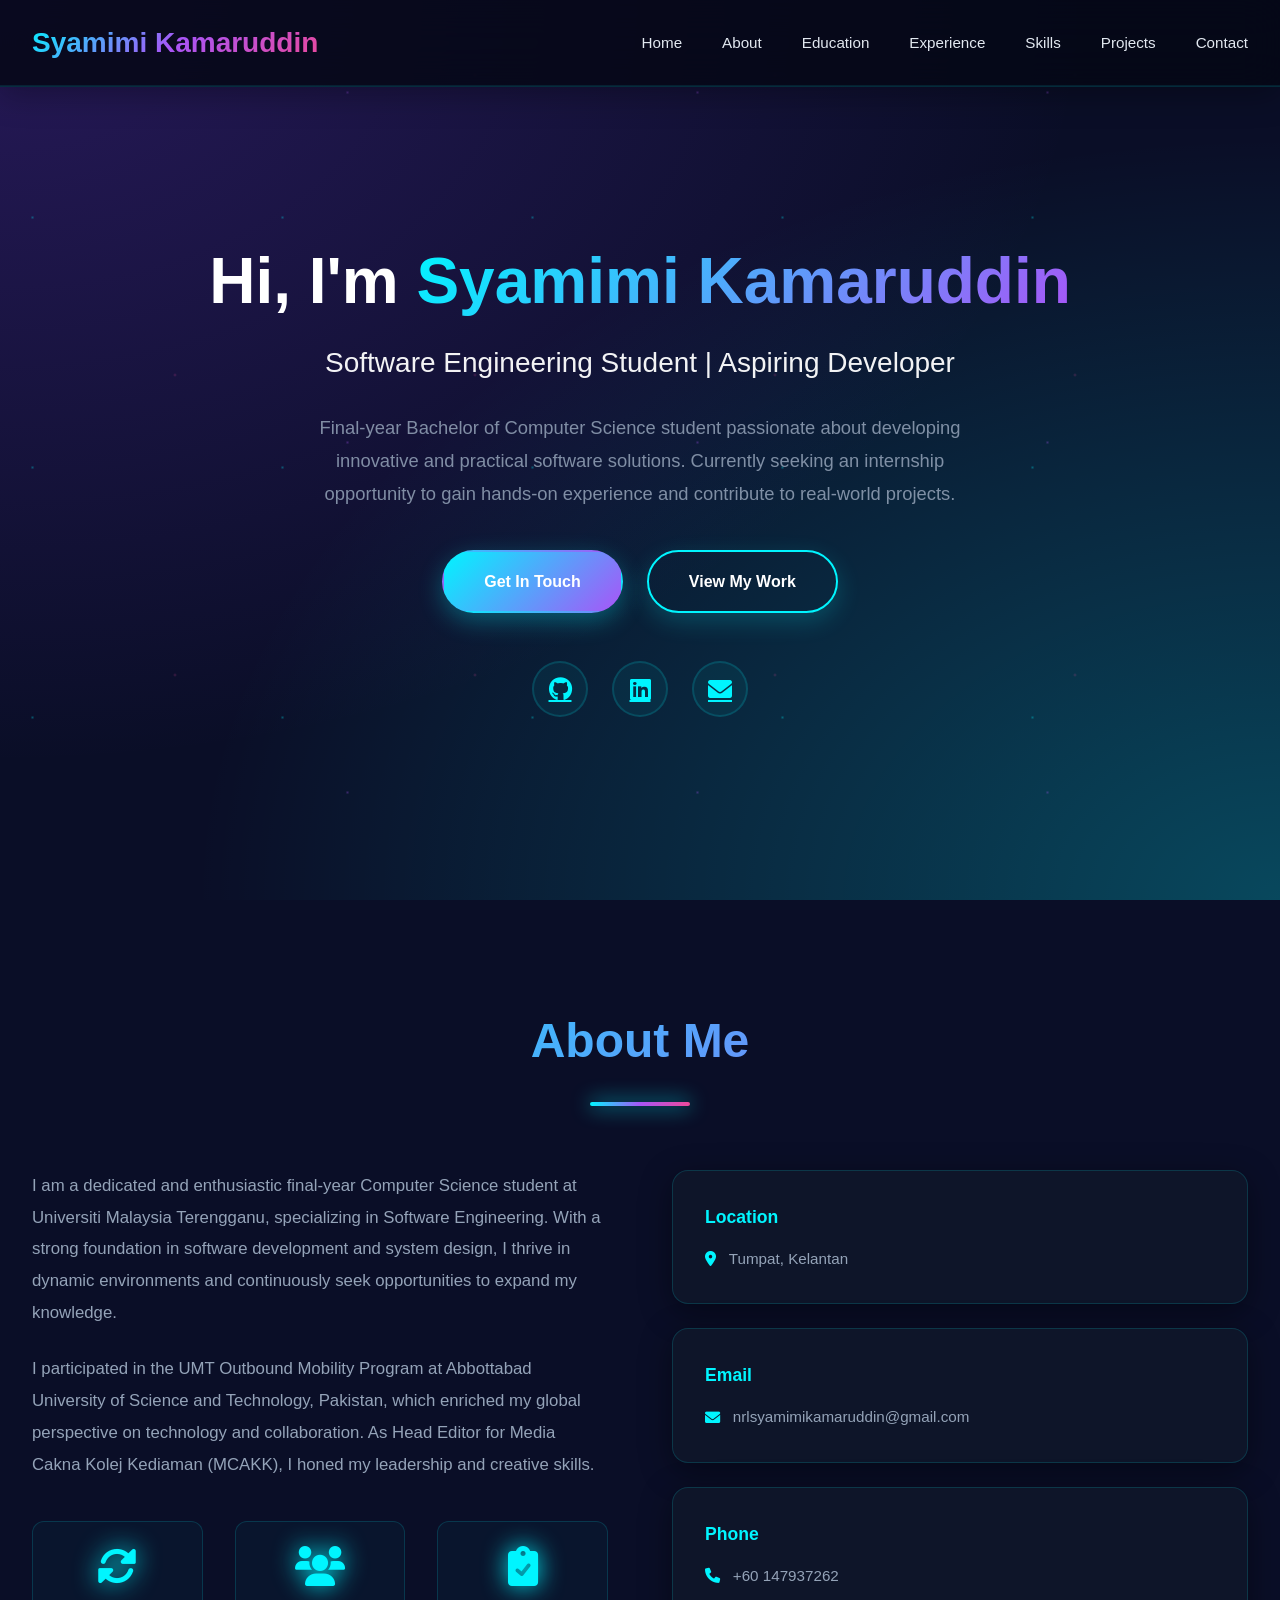
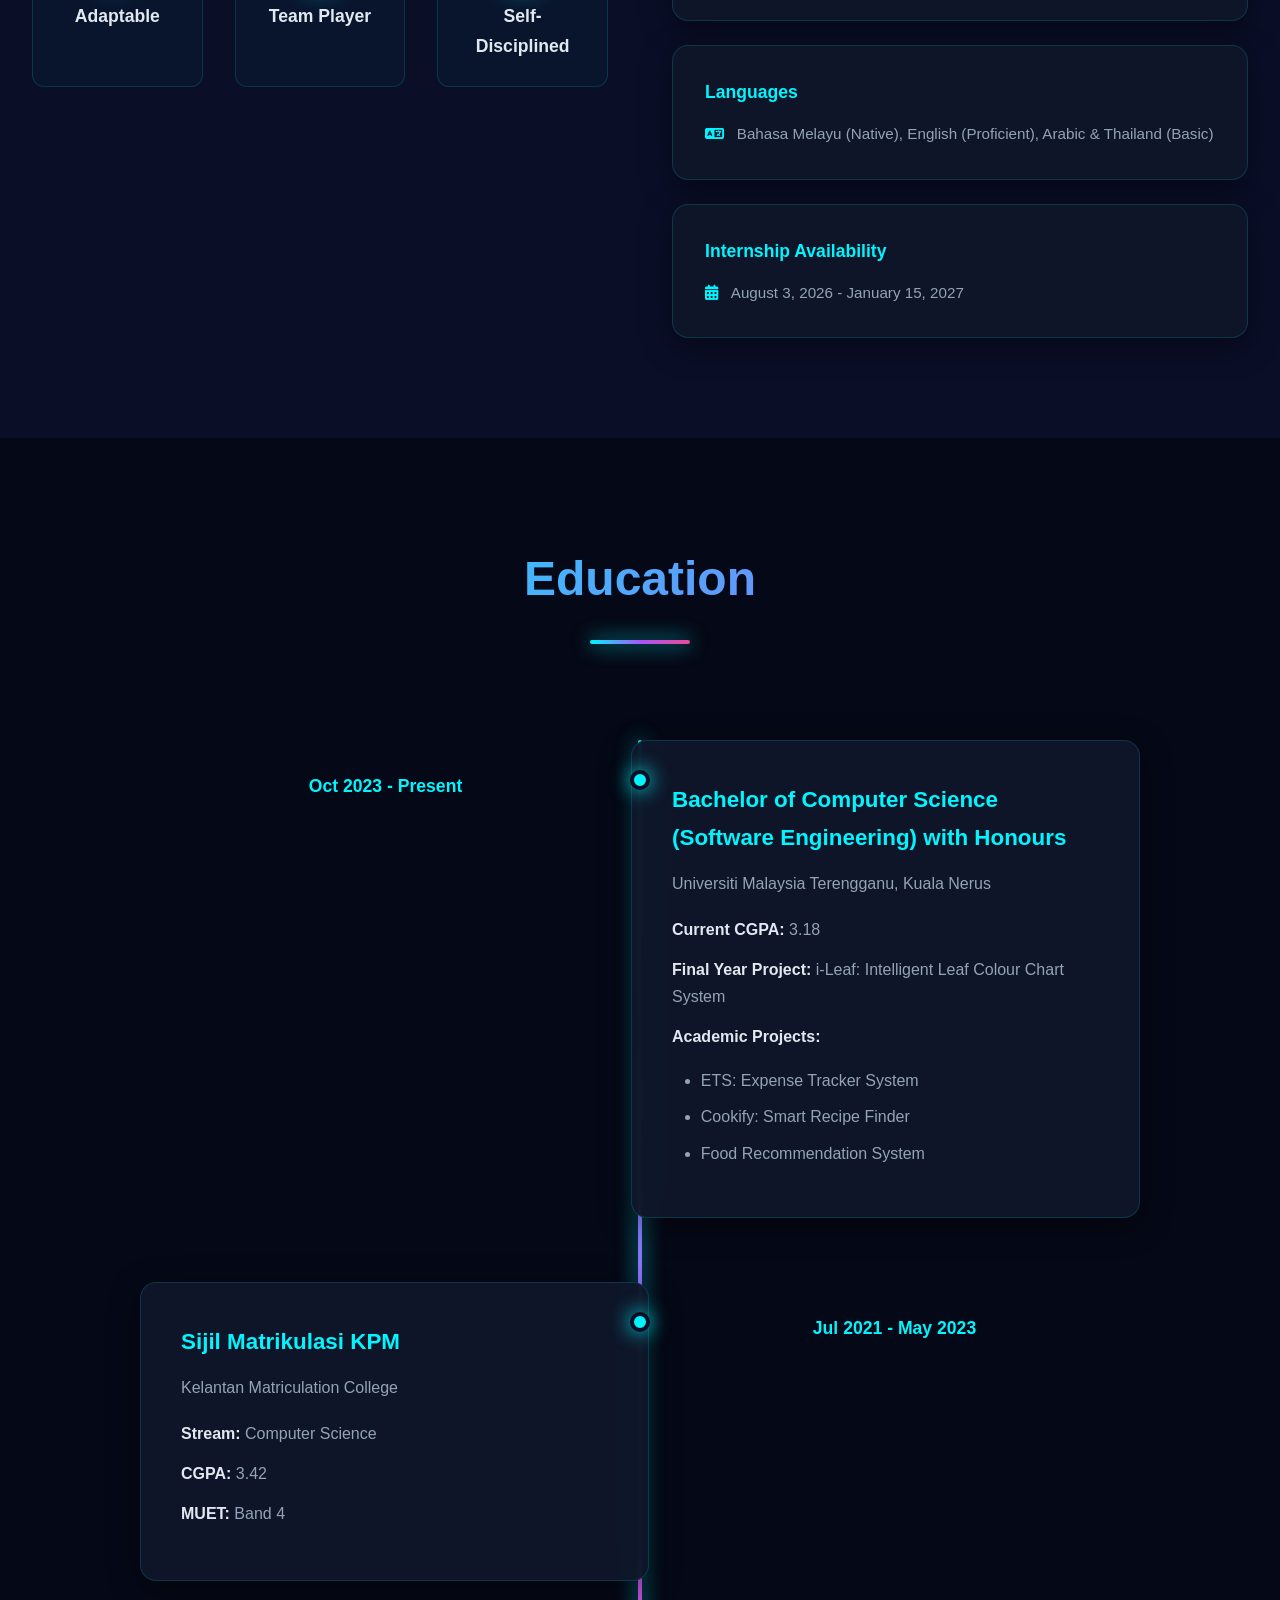
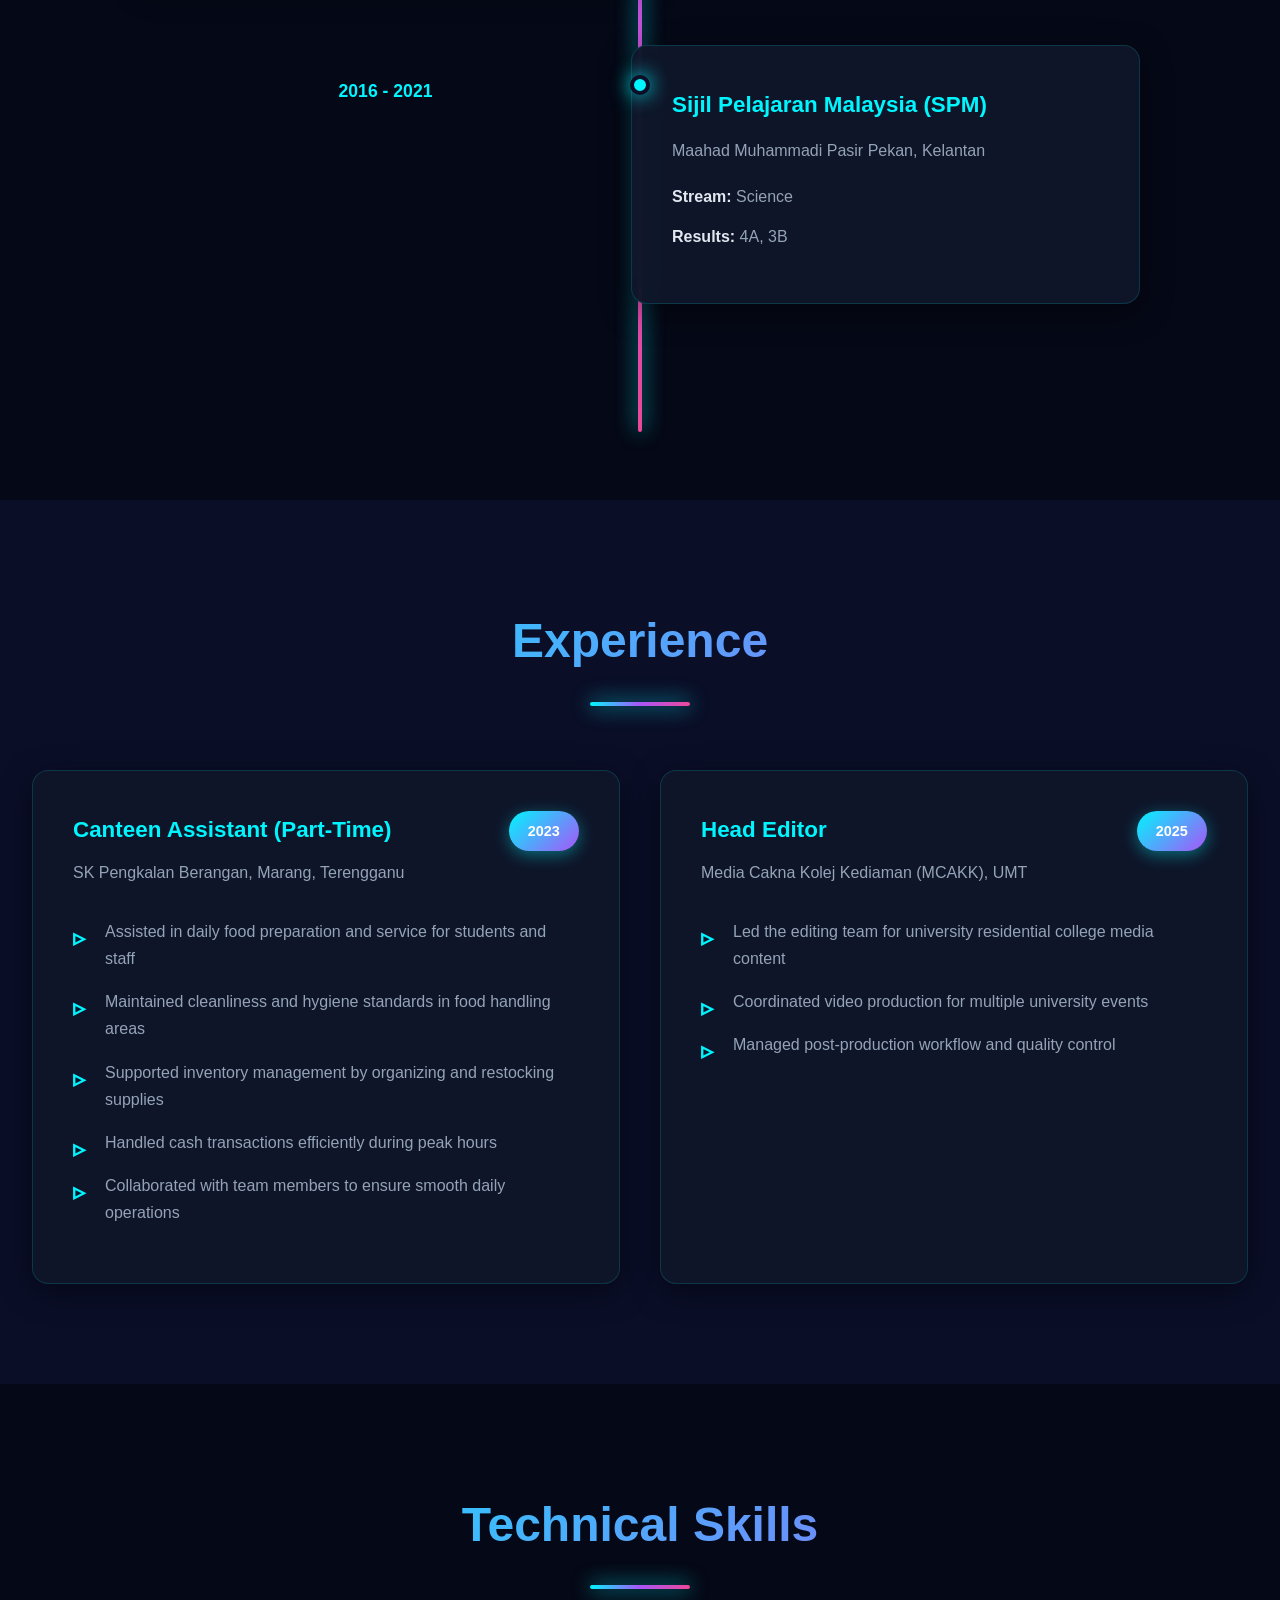
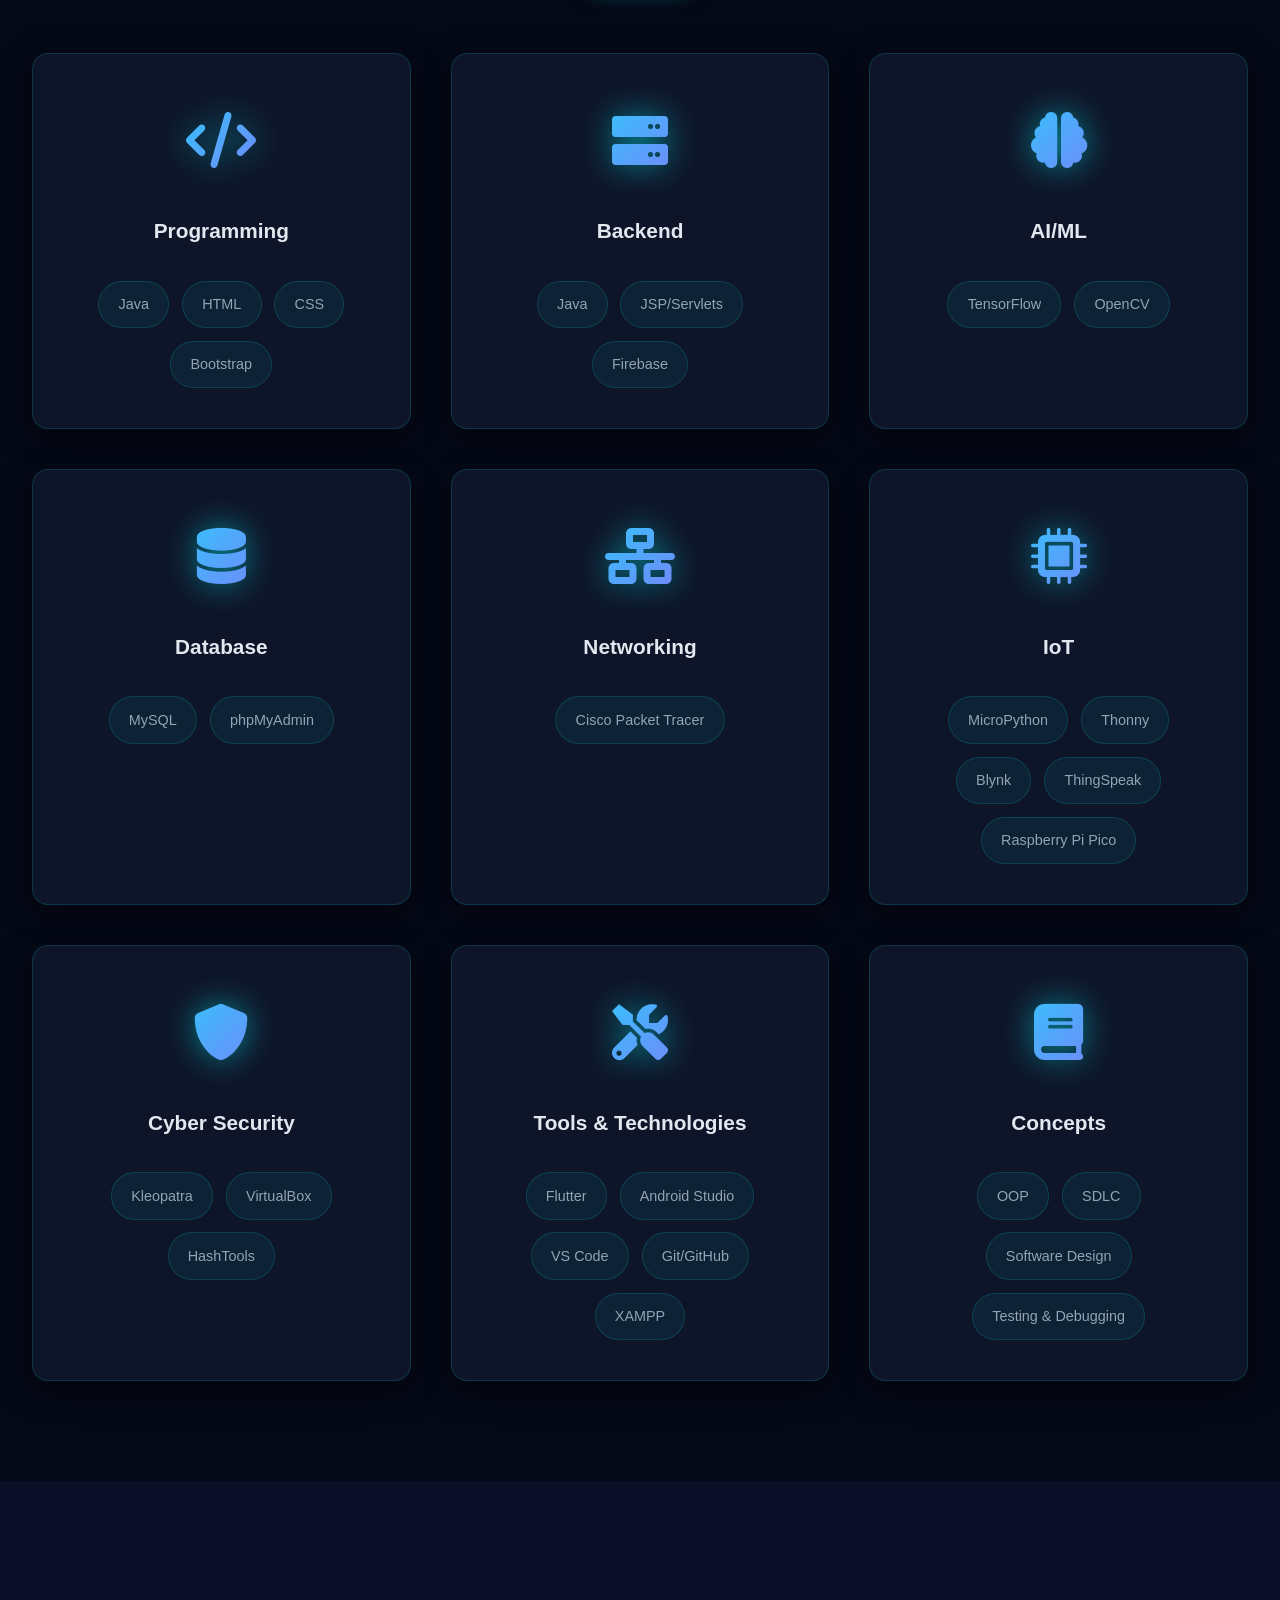
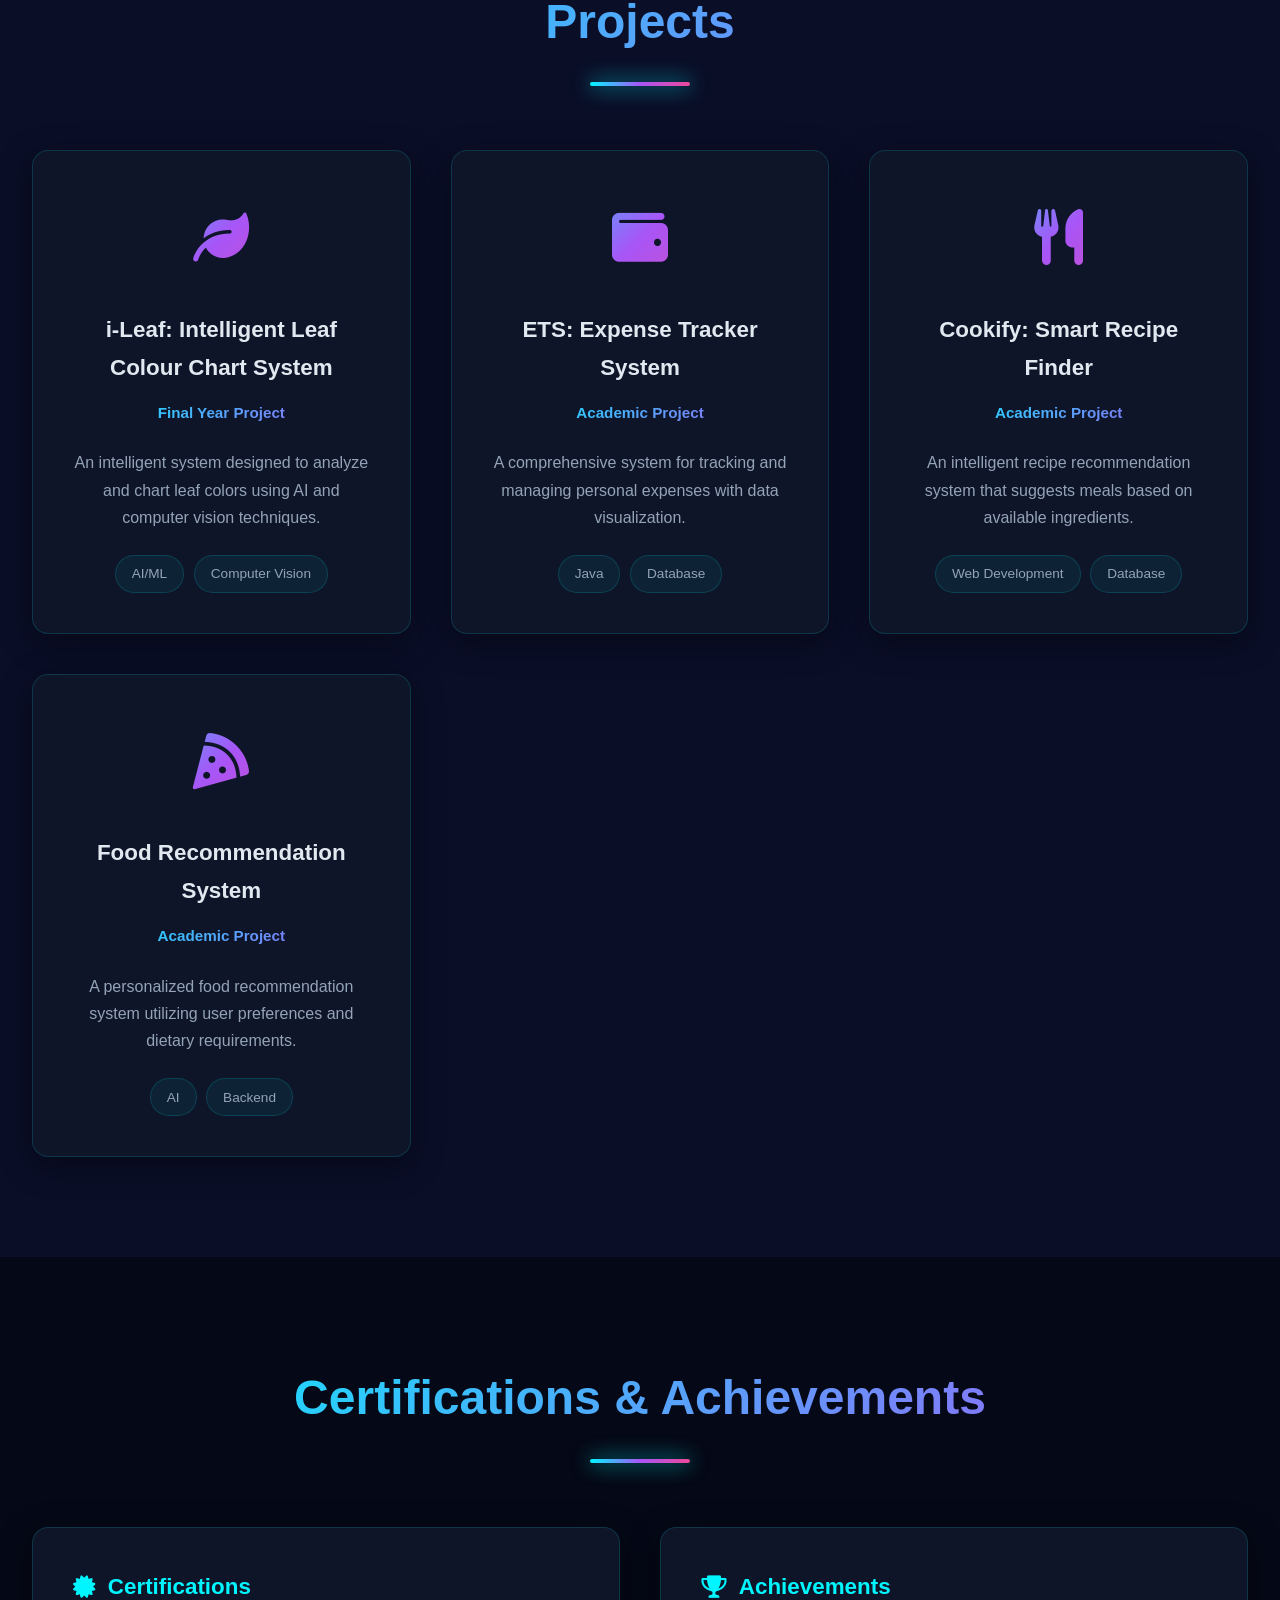
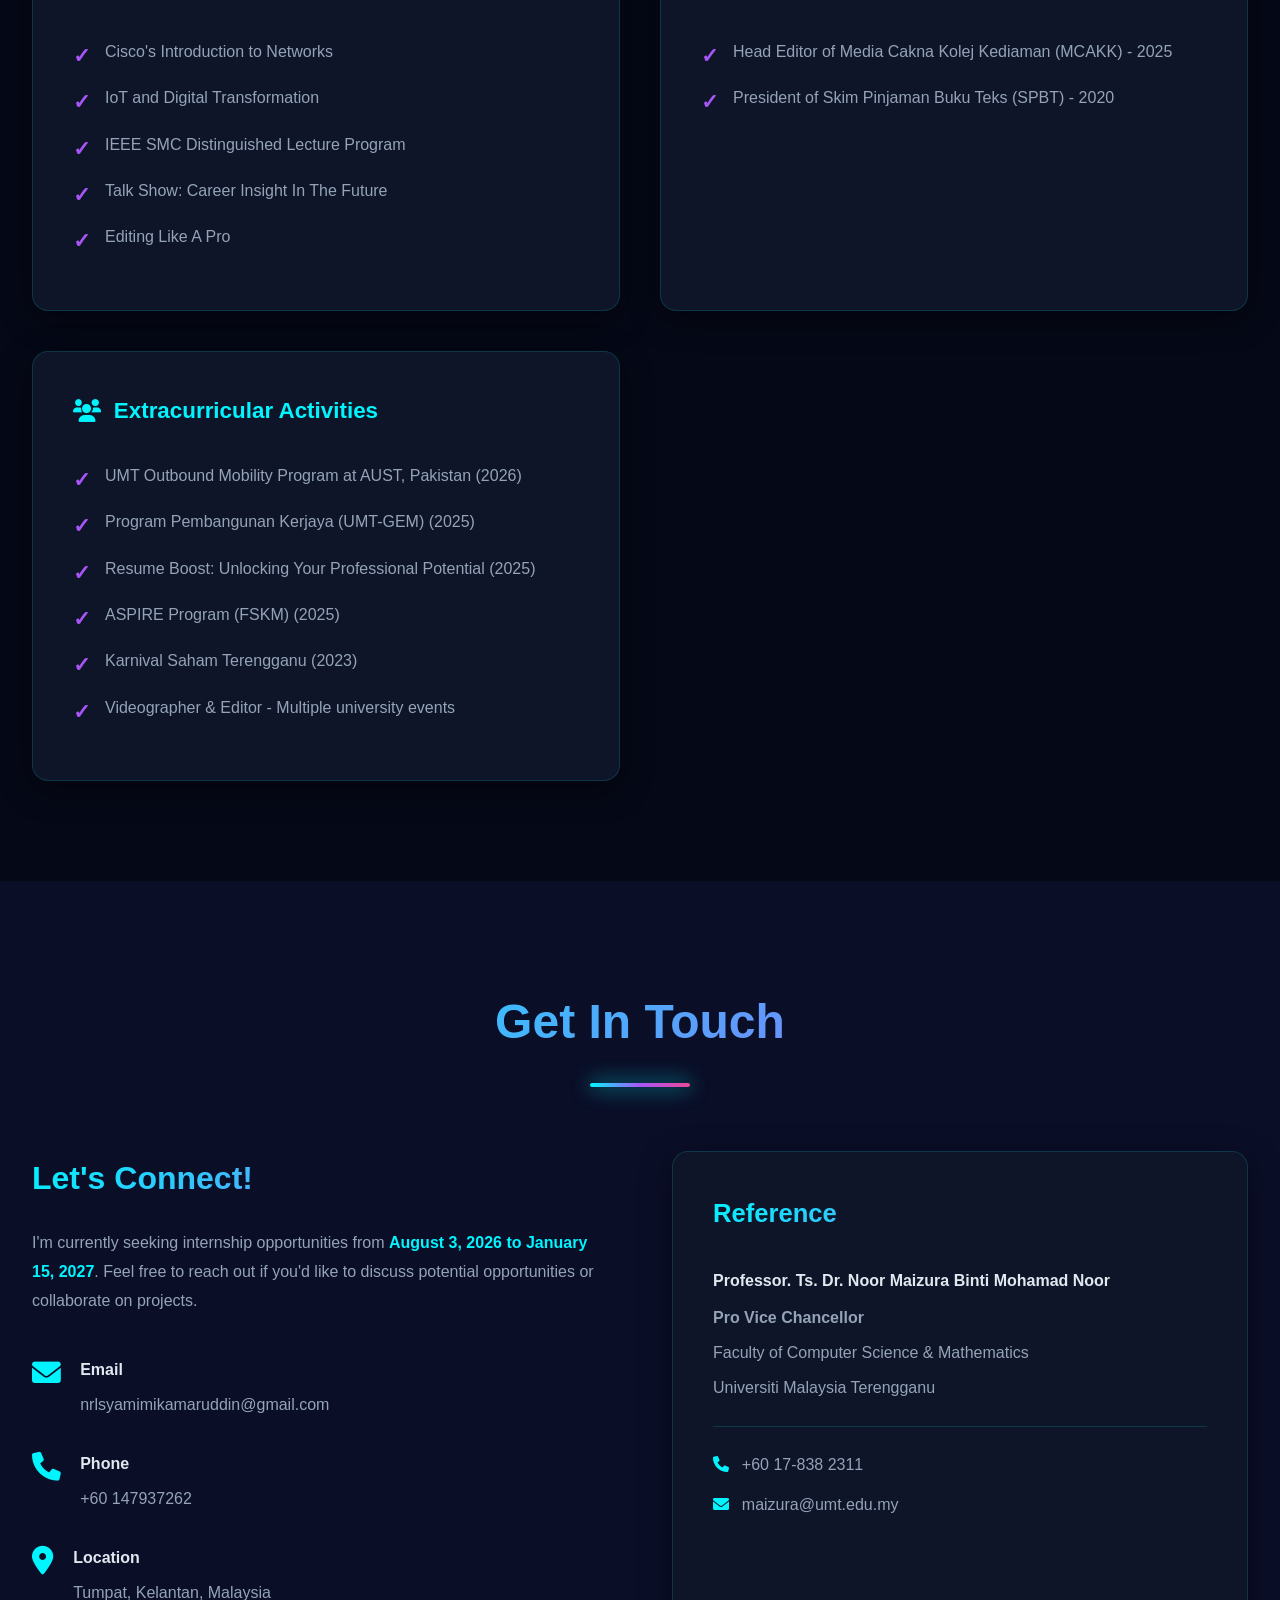
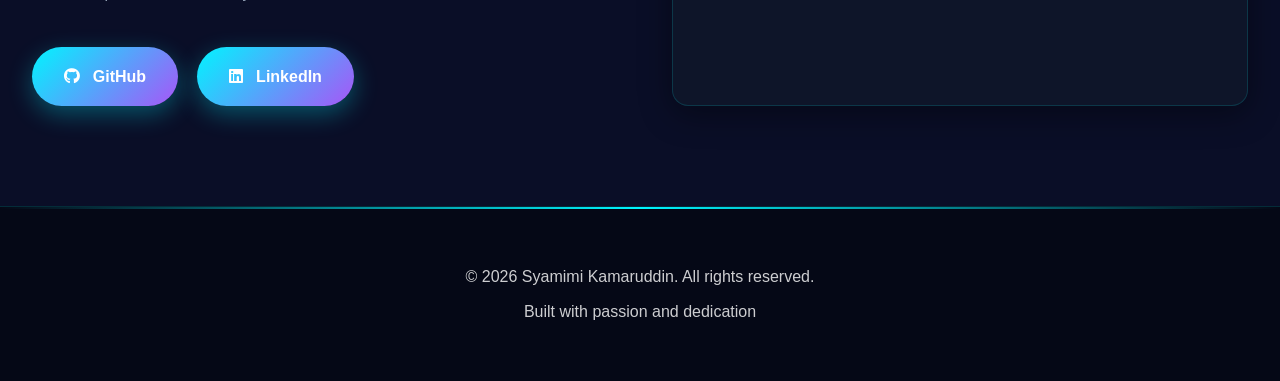
==== index.html @ e81d2489 "Publish site to GitHub Pages" ====
<!DOCTYPE html>
<html lang="en">
<head>
    <meta charset="UTF-8">
    <meta name="viewport" content="width=device-width, initial-scale=1.0">
    <title>Syamimi Kamaruddin - Portfolio</title>
    <link rel="stylesheet" href="styles.css">
    <link rel="stylesheet" href="https://cdnjs.cloudflare.com/ajax/libs/font-awesome/6.0.0/css/all.min.css">
</head>
<body>
    <!-- Navigation -->
    <nav class="navbar">
        <div class="container">
            <div class="logo">Syamimi Kamaruddin</div>
            <ul class="nav-links">
                <li><a href="#home">Home</a></li>
                <li><a href="#about">About</a></li>
                <li><a href="#education">Education</a></li>
                <li><a href="#experience">Experience</a></li>
                <li><a href="#skills">Skills</a></li>
                <li><a href="#projects">Projects</a></li>
                <li><a href="#contact">Contact</a></li>
            </ul>
            <div class="hamburger">
                <span></span>
                <span></span>
                <span></span>
            </div>
        </div>
    </nav>

    <!-- Hero Section -->
    <section id="home" class="hero">
        <div class="container">
            <div class="hero-content">
                <h1 class="hero-title">Hi, I'm <span class="highlight">Syamimi Kamaruddin</span></h1>
                <p class="hero-subtitle">Software Engineering Student | Aspiring Developer</p>
                <p class="hero-description">
                    Final-year Bachelor of Computer Science student passionate about developing 
                    innovative and practical software solutions. Currently seeking an internship 
                    opportunity to gain hands-on experience and contribute to real-world projects.
                </p>
                <div class="hero-buttons">
                    <a href="#contact" class="btn btn-primary">Get In Touch</a>
                    <a href="#projects" class="btn btn-secondary">View My Work</a>
                </div>
                <div class="social-links">
                    <a href="https://github.com/Syasmurf" target="_blank"><i class="fab fa-github"></i></a>
                    <a href="https://www.linkedin.com/in/nurul-syamimi-kamaruddin-045943390" target="_blank"><i class="fab fa-linkedin"></i></a>
                    <a href="mailto:nrlsyamimikamaruddin@gmail.com"><i class="fas fa-envelope"></i></a>
                </div>
            </div>
        </div>
    </section>

    <!-- About Section -->
    <section id="about" class="about">
        <div class="container">
            <h2 class="section-title">About Me</h2>
            <div class="about-content">
                <div class="about-text">
                    <p>
                        I am a dedicated and enthusiastic final-year Computer Science student at 
                        Universiti Malaysia Terengganu, specializing in Software Engineering. With a 
                        strong foundation in software development and system design, I thrive in 
                        dynamic environments and continuously seek opportunities to expand my knowledge.
                    </p>
                    <p>
                        I participated in the UMT Outbound Mobility Program at Abbottabad University of 
                        Science and Technology, Pakistan, which enriched my global perspective on 
                        technology and collaboration. As Head Editor for Media Cakna Kolej Kediaman (MCAKK), 
                        I honed my leadership and creative skills.
                    </p>
                    <div class="qualities">
                        <div class="quality-item">
                            <i class="fas fa-sync-alt"></i>
                            <h3>Adaptable</h3>
                        </div>
                        <div class="quality-item">
                            <i class="fas fa-users"></i>
                            <h3>Team Player</h3>
                        </div>
                        <div class="quality-item">
                            <i class="fas fa-clipboard-check"></i>
                            <h3>Self-Disciplined</h3>
                        </div>
                    </div>
                </div>
                <div class="about-info">
                    <div class="info-card">
                        <h3>Location</h3>
                        <p><i class="fas fa-map-marker-alt"></i> Tumpat, Kelantan</p>
                    </div>
                    <div class="info-card">
                        <h3>Email</h3>
                        <p><i class="fas fa-envelope"></i> nrlsyamimikamaruddin@gmail.com</p>
                    </div>
                    <div class="info-card">
                        <h3>Phone</h3>
                        <p><i class="fas fa-phone"></i> +60 147937262</p>
                    </div>
                    <div class="info-card">
                        <h3>Languages</h3>
                        <p><i class="fas fa-language"></i> Bahasa Melayu (Native), English (Proficient), Arabic & Thailand (Basic)</p>
                    </div>
                    <div class="info-card">
                        <h3>Internship Availability</h3>
                        <p><i class="fas fa-calendar-alt"></i> August 3, 2026 - January 15, 2027</p>
                    </div>
                </div>
            </div>
        </div>
    </section>

    <!-- Education Section -->
    <section id="education" class="education">
        <div class="container">
            <h2 class="section-title">Education</h2>
            <div class="timeline">
                <div class="timeline-item">
                    <div class="timeline-date">Oct 2023 - Present</div>
                    <div class="timeline-content">
                        <h3>Bachelor of Computer Science (Software Engineering) with Honours</h3>
                        <h4>Universiti Malaysia Terengganu, Kuala Nerus</h4>
                        <p><strong>Current CGPA:</strong> 3.18</p>
                        <p><strong>Final Year Project:</strong> i-Leaf: Intelligent Leaf Colour Chart System</p>
                        <p><strong>Academic Projects:</strong></p>
                        <ul>
                            <li>ETS: Expense Tracker System</li>
                            <li>Cookify: Smart Recipe Finder</li>
                            <li>Food Recommendation System</li>
                        </ul>
                    </div>
                </div>
                <div class="timeline-item">
                    <div class="timeline-date">Jul 2021 - May 2023</div>
                    <div class="timeline-content">
                        <h3>Sijil Matrikulasi KPM</h3>
                        <h4>Kelantan Matriculation College</h4>
                        <p><strong>Stream:</strong> Computer Science</p>
                        <p><strong>CGPA:</strong> 3.42</p>
                        <p><strong>MUET:</strong> Band 4</p>
                    </div>
                </div>
                <div class="timeline-item">
                    <div class="timeline-date">2016 - 2021</div>
                    <div class="timeline-content">
                        <h3>Sijil Pelajaran Malaysia (SPM)</h3>
                        <h4>Maahad Muhammadi Pasir Pekan, Kelantan</h4>
                        <p><strong>Stream:</strong> Science</p>
                        <p><strong>Results:</strong> 4A, 3B</p>
                    </div>
                </div>
            </div>
        </div>
    </section>

    <!-- Experience Section -->
    <section id="experience" class="experience">
        <div class="container">
            <h2 class="section-title">Experience</h2>
            <div class="experience-grid">
                <div class="experience-card">
                    <div class="experience-header">
                        <div>
                            <h3>Canteen Assistant (Part-Time)</h3>
                            <h4>SK Pengkalan Berangan, Marang, Terengganu</h4>
                        </div>
                        <span class="experience-year">2023</span>
                    </div>
                    <ul class="experience-list">
                        <li>Assisted in daily food preparation and service for students and staff</li>
                        <li>Maintained cleanliness and hygiene standards in food handling areas</li>
                        <li>Supported inventory management by organizing and restocking supplies</li>
                        <li>Handled cash transactions efficiently during peak hours</li>
                        <li>Collaborated with team members to ensure smooth daily operations</li>
                    </ul>
                </div>
                <div class="experience-card">
                    <div class="experience-header">
                        <div>
                            <h3>Head Editor</h3>
                            <h4>Media Cakna Kolej Kediaman (MCAKK), UMT</h4>
                        </div>
                        <span class="experience-year">2025</span>
                    </div>
                    <ul class="experience-list">
                        <li>Led the editing team for university residential college media content</li>
                        <li>Coordinated video production for multiple university events</li>
                        <li>Managed post-production workflow and quality control</li>
                    </ul>
                </div>
            </div>
        </div>
    </section>

    <!-- Skills Section -->
    <section id="skills" class="skills">
        <div class="container">
            <h2 class="section-title">Technical Skills</h2>
            <div class="skills-grid">
                <div class="skill-category">
                    <div class="category-icon"><i class="fas fa-code"></i></div>
                    <h3>Programming</h3>
                    <div class="skill-tags">
                        <span class="skill-tag">Java</span>
                        <span class="skill-tag">HTML</span>
                        <span class="skill-tag">CSS</span>
                        <span class="skill-tag">Bootstrap</span>
                    </div>
                </div>
                <div class="skill-category">
                    <div class="category-icon"><i class="fas fa-server"></i></div>
                    <h3>Backend</h3>
                    <div class="skill-tags">
                        <span class="skill-tag">Java</span>
                        <span class="skill-tag">JSP/Servlets</span>
                        <span class="skill-tag">Firebase</span>
                    </div>
                </div>
                <div class="skill-category">
                    <div class="category-icon"><i class="fas fa-brain"></i></div>
                    <h3>AI/ML</h3>
                    <div class="skill-tags">
                        <span class="skill-tag">TensorFlow</span>
                        <span class="skill-tag">OpenCV</span>
                    </div>
                </div>
                <div class="skill-category">
                    <div class="category-icon"><i class="fas fa-database"></i></div>
                    <h3>Database</h3>
                    <div class="skill-tags">
                        <span class="skill-tag">MySQL</span>
                        <span class="skill-tag">phpMyAdmin</span>
                    </div>
                </div>
                <div class="skill-category">
                    <div class="category-icon"><i class="fas fa-network-wired"></i></div>
                    <h3>Networking</h3>
                    <div class="skill-tags">
                        <span class="skill-tag">Cisco Packet Tracer</span>
                    </div>
                </div>
                <div class="skill-category">
                    <div class="category-icon"><i class="fas fa-microchip"></i></div>
                    <h3>IoT</h3>
                    <div class="skill-tags">
                        <span class="skill-tag">MicroPython</span>
                        <span class="skill-tag">Thonny</span>
                        <span class="skill-tag">Blynk</span>
                        <span class="skill-tag">ThingSpeak</span>
                        <span class="skill-tag">Raspberry Pi Pico</span>
                    </div>
                </div>
                <div class="skill-category">
                    <div class="category-icon"><i class="fas fa-shield-alt"></i></div>
                    <h3>Cyber Security</h3>
                    <div class="skill-tags">
                        <span class="skill-tag">Kleopatra</span>
                        <span class="skill-tag">VirtualBox</span>
                        <span class="skill-tag">HashTools</span>
                    </div>
                </div>
                <div class="skill-category">
                    <div class="category-icon"><i class="fas fa-tools"></i></div>
                    <h3>Tools & Technologies</h3>
                    <div class="skill-tags">
                        <span class="skill-tag">Flutter</span>
                        <span class="skill-tag">Android Studio</span>
                        <span class="skill-tag">VS Code</span>
                        <span class="skill-tag">Git/GitHub</span>
                        <span class="skill-tag">XAMPP</span>
                    </div>
                </div>
                <div class="skill-category">
                    <div class="category-icon"><i class="fas fa-book"></i></div>
                    <h3>Concepts</h3>
                    <div class="skill-tags">
                        <span class="skill-tag">OOP</span>
                        <span class="skill-tag">SDLC</span>
                        <span class="skill-tag">Software Design</span>
                        <span class="skill-tag">Testing & Debugging</span>
                    </div>
                </div>
            </div>
        </div>
    </section>

    <!-- Projects Section -->
    <section id="projects" class="projects">
        <div class="container">
            <h2 class="section-title">Projects</h2>
            <div class="projects-grid">
                <div class="project-card">
                    <div class="project-icon"><i class="fas fa-leaf"></i></div>
                    <h3>i-Leaf: Intelligent Leaf Colour Chart System</h3>
                    <p class="project-type">Final Year Project</p>
                    <p>An intelligent system designed to analyze and chart leaf colors using AI and computer vision techniques.</p>
                    <div class="project-tags">
                        <span>AI/ML</span>
                        <span>Computer Vision</span>
                    </div>
                </div>
                <div class="project-card">
                    <div class="project-icon"><i class="fas fa-wallet"></i></div>
                    <h3>ETS: Expense Tracker System</h3>
                    <p class="project-type">Academic Project</p>
                    <p>A comprehensive system for tracking and managing personal expenses with data visualization.</p>
                    <div class="project-tags">
                        <span>Java</span>
                        <span>Database</span>
                    </div>
                </div>
                <div class="project-card">
                    <div class="project-icon"><i class="fas fa-utensils"></i></div>
                    <h3>Cookify: Smart Recipe Finder</h3>
                    <p class="project-type">Academic Project</p>
                    <p>An intelligent recipe recommendation system that suggests meals based on available ingredients.</p>
                    <div class="project-tags">
                        <span>Web Development</span>
                        <span>Database</span>
                    </div>
                </div>
                <div class="project-card">
                    <div class="project-icon"><i class="fas fa-pizza-slice"></i></div>
                    <h3>Food Recommendation System</h3>
                    <p class="project-type">Academic Project</p>
                    <p>A personalized food recommendation system utilizing user preferences and dietary requirements.</p>
                    <div class="project-tags">
                        <span>AI</span>
                        <span>Backend</span>
                    </div>
                </div>
            </div>
        </div>
    </section>

    <!-- Certifications Section -->
    <section id="certifications" class="certifications">
        <div class="container">
            <h2 class="section-title">Certifications & Achievements</h2>
            <div class="cert-grid">
                <div class="cert-category">
                    <h3><i class="fas fa-certificate"></i> Certifications</h3>
                    <ul class="cert-list">
                        <li>Cisco's Introduction to Networks</li>
                        <li>IoT and Digital Transformation</li>
                        <li>IEEE SMC Distinguished Lecture Program</li>
                        <li>Talk Show: Career Insight In The Future</li>
                        <li>Editing Like A Pro</li>
                    </ul>
                </div>
                <div class="cert-category">
                    <h3><i class="fas fa-trophy"></i> Achievements</h3>
                    <ul class="cert-list">
                        <li>Head Editor of Media Cakna Kolej Kediaman (MCAKK) - 2025</li>
                        <li>President of Skim Pinjaman Buku Teks (SPBT) - 2020</li>
                    </ul>
                </div>
                <div class="cert-category">
                    <h3><i class="fas fa-users"></i> Extracurricular Activities</h3>
                    <ul class="cert-list">
                        <li>UMT Outbound Mobility Program at AUST, Pakistan (2026)</li>
                        <li>Program Pembangunan Kerjaya (UMT-GEM) (2025)</li>
                        <li>Resume Boost: Unlocking Your Professional Potential (2025)</li>
                        <li>ASPIRE Program (FSKM) (2025)</li>
                        <li>Karnival Saham Terengganu (2023)</li>
                        <li>Videographer & Editor - Multiple university events</li>
                    </ul>
                </div>
            </div>
        </div>
    </section>

    <!-- Contact Section -->
    <section id="contact" class="contact">
        <div class="container">
            <h2 class="section-title">Get In Touch</h2>
            <div class="contact-content">
                <div class="contact-info">
                    <h3>Let's Connect!</h3>
                    <p>I'm currently seeking internship opportunities from <strong>August 3, 2026 to January 15, 2027</strong>. 
                    Feel free to reach out if you'd like to discuss potential opportunities or collaborate on projects.</p>
                    
                    <div class="contact-methods">
                        <div class="contact-method">
                            <i class="fas fa-envelope"></i>
                            <div>
                                <h4>Email</h4>
                                <a href="mailto:nrlsyamimikamaruddin@gmail.com">nrlsyamimikamaruddin@gmail.com</a>
                            </div>
                        </div>
                        <div class="contact-method">
                            <i class="fas fa-phone"></i>
                            <div>
                                <h4>Phone</h4>
                                <a href="tel:+60147937262">+60 147937262</a>
                            </div>
                        </div>
                        <div class="contact-method">
                            <i class="fas fa-map-marker-alt"></i>
                            <div>
                                <h4>Location</h4>
                                <p>Tumpat, Kelantan, Malaysia</p>
                            </div>
                        </div>
                    </div>

                    <div class="contact-social">
                        <a href="https://github.com/Syasmurf" target="_blank" class="social-btn">
                            <i class="fab fa-github"></i> GitHub
                        </a>
                        <a href="https://www.linkedin.com/in/nurul-syamimi-kamaruddin-045943390" target="_blank" class="social-btn">
                            <i class="fab fa-linkedin"></i> LinkedIn
                        </a>
                    </div>
                </div>

                <div class="contact-reference">
                    <h3>Reference</h3>
                    <div class="reference-card">
                        <h4>Professor. Ts. Dr. Noor Maizura Binti Mohamad Noor</h4>
                        <p class="reference-title">Pro Vice Chancellor</p>
                        <p>Faculty of Computer Science & Mathematics</p>
                        <p>Universiti Malaysia Terengganu</p>
                        <div class="reference-contact">
                            <p><i class="fas fa-phone"></i> +60 17-838 2311</p>
                            <p><i class="fas fa-envelope"></i> maizura@umt.edu.my</p>
                        </div>
                    </div>
                </div>
            </div>
        </div>
    </section>

    <!-- Footer -->
    <footer class="footer">
        <div class="container">
            <p>&copy; 2026 Syamimi Kamaruddin. All rights reserved.</p>
            <p>Built with passion and dedication</p>
        </div>
    </footer>

    <script src="script.js"></script>
</body>
</html>
---- styles.css ----
/* ============================================
   Professional ML-Themed Portfolio
   Author: Syamimi Kamaruddin
   ============================================ */

/* CSS Variables */
:root {
    --primary-color: #00f5ff;
    --secondary-color: #7c3aed;
    --accent-color: #ff006e;
    --neon-blue: #00f5ff;
    --neon-purple: #a855f7;
    --neon-pink: #ec4899;
    --dark-bg: #0a0e27;
    --darker-bg: #050816;
    --card-bg: rgba(15, 23, 42, 0.95);
    --text-color: #e2e8f0;
    --text-light: #94a3b8;
    --border-color: rgba(0, 245, 255, 0.15);
    --shadow: 0 8px 32px rgba(0, 0, 0, 0.4);
    --shadow-lg: 0 20px 60px rgba(0, 245, 255, 0.3);
    --transition: all 0.4s cubic-bezier(0.4, 0, 0.2, 1);
}

/* Global Reset */
*, *::before, *::after {
    margin: 0;
    padding: 0;
    box-sizing: border-box;
}

html {
    scroll-behavior: smooth;
}

body {
    font-family: 'Inter', 'Segoe UI', -apple-system, BlinkMacSystemFont, sans-serif;
    line-height: 1.7;
    color: var(--text-color);
    background: var(--darker-bg);
    overflow-x: hidden;
}

/* Animated Background */
body::before {
    content: '';
    position: fixed;
    top: 0;
    left: 0;
    width: 100%;
    height: 100%;
    background: 
        radial-gradient(ellipse at top, rgba(124, 58, 237, 0.2), transparent 50%),
        radial-gradient(ellipse at bottom, rgba(0, 245, 255, 0.2), transparent 50%);
    animation: gradientPulse 15s ease-in-out infinite;
    z-index: -2;
    pointer-events: none;
}

body::after {
    content: '';
    position: fixed;
    top: 0;
    left: 0;
    width: 100%;
    height: 100%;
    background-image: 
        repeating-linear-gradient(0deg, rgba(0, 245, 255, 0.03) 0px, transparent 1px, transparent 60px),
        repeating-linear-gradient(90deg, rgba(0, 245, 255, 0.03) 0px, transparent 1px, transparent 60px);
    z-index: -1;
    pointer-events: none;
}

@keyframes gradientPulse {
    0%, 100% { opacity: 1; }
    50% { opacity: 0.8; }
}

/* Container */
.container {
    max-width: 1280px;
    margin: 0 auto;
    padding: 0 2rem;
}

/* Navigation */
.navbar {
    position: fixed;
    top: 0;
    left: 0;
    right: 0;
    width: 100%;
    background: rgba(5, 8, 22, 0.85);
    backdrop-filter: blur(20px);
    box-shadow: 0 8px 32px rgba(0, 0, 0, 0.3), inset 0 -1px 0 rgba(0, 245, 255, 0.1);
    border-bottom: 1px solid var(--border-color);
    z-index: 1000;
    padding: 1.2rem 0;
    transition: var(--transition);
}

.navbar .container {
    display: flex;
    justify-content: space-between;
    align-items: center;
}

.logo {
    font-size: 1.75rem;
    font-weight: 700;
    background: linear-gradient(135deg, var(--neon-blue), var(--neon-purple), var(--neon-pink));
    -webkit-background-clip: text;
    -webkit-text-fill-color: transparent;
    background-clip: text;
    cursor: pointer;
}

.nav-links {
    display: flex;
    list-style: none;
    gap: 2.5rem;
    align-items: center;
}

.nav-links a {
    text-decoration: none;
    color: var(--text-color);
    font-weight: 500;
    font-size: 0.95rem;
    transition: var(--transition);
    position: relative;
    padding: 0.5rem 0;
}

.nav-links a::after {
    content: '';
    position: absolute;
    bottom: 0;
    left: 0;
    width: 0;
    height: 2px;
    background: linear-gradient(90deg, var(--neon-blue), var(--neon-purple));
    box-shadow: 0 0 8px var(--neon-blue);
    transition: width 0.4s;
}

.nav-links a:hover::after {
    width: 100%;
}

.nav-links a:hover {
    color: var(--neon-blue);
}

.hamburger {
    display: none;
    flex-direction: column;
    cursor: pointer;
    gap: 5px;
}

.hamburger span {
    width: 28px;
    height: 3px;
    background: var(--neon-blue);
    border-radius: 2px;
    transition: var(--transition);
}

/* Hero Section */
.hero {
    min-height: 100vh;
    display: flex;
    align-items: center;
    justify-content: center;
    background: 
        radial-gradient(ellipse at top left, rgba(124, 58, 237, 0.25), transparent 60%),
        radial-gradient(ellipse at bottom right, rgba(0, 245, 255, 0.25), transparent 60%),
        var(--dark-bg);
    color: white;
    padding: 120px 0 60px;
    position: relative;
    overflow: hidden;
}

.hero::before {
    content: '';
    position: absolute;
    width: 300%;
    height: 300%;
    background-image: 
        radial-gradient(2px 2px at 25% 35%, rgba(0, 245, 255, 0.5), transparent),
        radial-gradient(2px 2px at 65% 75%, rgba(168, 85, 247, 0.5), transparent),
        radial-gradient(2px 2px at 85% 15%, rgba(236, 72, 153, 0.4), transparent);
    background-size: 250px 250px, 350px 350px, 300px 300px;
    animation: particlesFloat 25s linear infinite;
    opacity: 0.6;
}

@keyframes particlesFloat {
    0% { transform: translate(0, 0); }
    100% { transform: translate(-33.33%, -33.33%); }
}

.hero-content {
    text-align: center;
    position: relative;
    z-index: 1;
    max-width: 900px;
    margin: 0 auto;
}

.hero-title {
    font-size: clamp(2.5rem, 6vw, 4rem);
    font-weight: 800;
    margin-bottom: 1.2rem;
    line-height: 1.2;
}

.highlight {
    background: linear-gradient(135deg, var(--neon-blue), var(--neon-purple), var(--neon-pink));
    -webkit-background-clip: text;
    -webkit-text-fill-color: transparent;
    background-clip: text;
    background-size: 200% 200%;
    animation: gradientShift 4s ease infinite;
}

@keyframes gradientShift {
    0%, 100% { background-position: 0% 50%; }
    50% { background-position: 100% 50%; }
}

.hero-subtitle {
    font-size: clamp(1.25rem, 3vw, 1.75rem);
    margin-bottom: 1.5rem;
    opacity: 0.95;
    font-weight: 500;
}

.hero-description {
    font-size: clamp(1rem, 2vw, 1.15rem);
    max-width: 700px;
    margin: 0 auto 2.5rem;
    opacity: 0.85;
    line-height: 1.8;
    color: var(--text-light);
}

.hero-buttons {
    display: flex;
    gap: 1.5rem;
    justify-content: center;
    flex-wrap: wrap;
    margin-bottom: 3rem;
}

.btn {
    padding: 1rem 2.5rem;
    text-decoration: none;
    border-radius: 50px;
    font-weight: 600;
    font-size: 1rem;
    transition: var(--transition);
    display: inline-flex;
    align-items: center;
    gap: 0.5rem;
    cursor: pointer;
    border: 2px solid transparent;
    position: relative;
    overflow: hidden;
}

.btn-primary {
    background: linear-gradient(135deg, var(--neon-blue), var(--neon-purple));
    color: white;
    box-shadow: 0 8px 24px rgba(0, 245, 255, 0.3);
}

.btn-primary:hover {
    transform: translateY(-3px);
    box-shadow: 0 12px 36px rgba(0, 245, 255, 0.5);
}

.btn-secondary {
    background: transparent;
    color: white;
    border: 2px solid var(--neon-blue);
    box-shadow: 0 8px 24px rgba(0, 245, 255, 0.2);
}

.btn-secondary:hover {
    background: rgba(0, 245, 255, 0.1);
    border-color: var(--neon-purple);
    transform: translateY(-3px);
}

.social-links {
    display: flex;
    gap: 1.5rem;
    justify-content: center;
}

.social-links a {
    width: 56px;
    height: 56px;
    display: flex;
    align-items: center;
    justify-content: center;
    background: rgba(0, 245, 255, 0.05);
    border: 2px solid var(--border-color);
    border-radius: 50%;
    color: var(--neon-blue);
    font-size: 1.5rem;
    transition: var(--transition);
}

.social-links a:hover {
    background: var(--neon-blue);
    color: var(--dark-bg);
    transform: translateY(-5px) rotate(360deg);
    box-shadow: 0 8px 24px rgba(0, 245, 255, 0.5);
}

/* Section Styles */
section {
    padding: 100px 0;
}

.section-title {
    text-align: center;
    font-size: clamp(2rem, 5vw, 3rem);
    margin-bottom: 4rem;
    background: linear-gradient(135deg, var(--neon-blue), var(--neon-purple));
    -webkit-background-clip: text;
    -webkit-text-fill-color: transparent;
    background-clip: text;
    position: relative;
    padding-bottom: 1.5rem;
    font-weight: 700;
}

.section-title::after {
    content: '';
    position: absolute;
    bottom: 0;
    left: 50%;
    transform: translateX(-50%);
    width: 100px;
    height: 4px;
    background: linear-gradient(90deg, var(--neon-blue), var(--neon-purple), var(--neon-pink));
    border-radius: 2px;
    box-shadow: 0 0 20px var(--neon-blue);
}

/* About Section */
.about {
    background: var(--dark-bg);
}

.about-content {
    display: grid;
    grid-template-columns: 1fr 1fr;
    gap: 4rem;
    align-items: start;
}

.about-text p {
    margin-bottom: 1.5rem;
    line-height: 1.9;
    color: var(--text-light);
    font-size: 1.05rem;
}

.qualities {
    display: grid;
    grid-template-columns: repeat(3, 1fr);
    gap: 2rem;
    margin-top: 2.5rem;
}

.quality-item {
    text-align: center;
    padding: 1.5rem;
    background: rgba(0, 245, 255, 0.03);
    border-radius: 12px;
    border: 1px solid var(--border-color);
    transition: var(--transition);
}

.quality-item:hover {
    background: rgba(0, 245, 255, 0.08);
    border-color: var(--neon-blue);
    transform: translateY(-5px);
}

.quality-item i {
    font-size: 2.5rem;
    color: var(--neon-blue);
    margin-bottom: 1rem;
    filter: drop-shadow(0 0 12px var(--neon-blue));
}

.quality-item h3 {
    font-size: 1.1rem;
    color: var(--text-color);
    font-weight: 600;
}

.about-info {
    display: flex;
    flex-direction: column;
    gap: 1.5rem;
}

.info-card {
    background: var(--card-bg);
    backdrop-filter: blur(20px);
    padding: 2rem;
    border-radius: 16px;
    border: 1px solid var(--border-color);
    box-shadow: var(--shadow);
    transition: var(--transition);
}

.info-card:hover {
    transform: translateY(-5px);
    box-shadow: var(--shadow-lg);
    border-color: var(--neon-blue);
}

.info-card h3 {
    font-size: 1.1rem;
    color: var(--neon-blue);
    margin-bottom: 0.8rem;
    font-weight: 600;
}

.info-card p {
    color: var(--text-light);
    display: flex;
    align-items: center;
    gap: 0.8rem;
    font-size: 0.95rem;
}

.info-card i {
    color: var(--neon-blue);
}

/* Education Section */
.education {
    background: var(--darker-bg);
}

.timeline {
    position: relative;
    max-width: 1000px;
    margin: 0 auto;
    padding: 2rem 0;
}

.timeline::before {
    content: '';
    position: absolute;
    left: 50%;
    transform: translateX(-50%);
    width: 4px;
    height: 100%;
    background: linear-gradient(180deg, var(--neon-blue), var(--neon-purple), var(--neon-pink));
    box-shadow: 0 0 20px var(--neon-blue);
    border-radius: 2px;
}

.timeline-item {
    display: flex;
    margin-bottom: 4rem;
    position: relative;
}

.timeline-item::before {
    content: '';
    position: absolute;
    left: 50%;
    top: 30px;
    transform: translateX(-50%);
    width: 20px;
    height: 20px;
    background: var(--neon-blue);
    border: 4px solid var(--dark-bg);
    border-radius: 50%;
    box-shadow: 0 0 20px var(--neon-blue);
    z-index: 2;
}

.timeline-item:nth-child(odd) {
    flex-direction: row;
}

.timeline-item:nth-child(even) {
    flex-direction: row-reverse;
}

.timeline-date {
    flex: 1;
    padding: 2rem;
    text-align: center;
    font-weight: 700;
    font-size: 1.1rem;
    color: var(--neon-blue);
}

.timeline-content {
    flex: 1;
    background: var(--card-bg);
    backdrop-filter: blur(20px);
    padding: 2.5rem;
    border-radius: 16px;
    border: 1px solid var(--border-color);
    box-shadow: var(--shadow);
    transition: var(--transition);
}

.timeline-content:hover {
    transform: translateY(-8px);
    box-shadow: var(--shadow-lg);
    border-color: var(--neon-blue);
}

.timeline-content h3 {
    color: var(--neon-blue);
    margin-bottom: 0.8rem;
    font-size: 1.4rem;
    font-weight: 600;
}

.timeline-content h4 {
    color: var(--text-light);
    margin-bottom: 1.2rem;
    font-weight: 500;
}

.timeline-content p {
    color: var(--text-light);
    margin-bottom: 0.8rem;
}

.timeline-content strong {
    color: var(--text-color);
}

.timeline-content ul {
    margin-left: 1.8rem;
    margin-top: 1rem;
}

.timeline-content li {
    color: var(--text-light);
    margin-bottom: 0.6rem;
}

/* Experience Section */
.experience {
    background: var(--dark-bg);
}

.experience-grid {
    display: grid;
    grid-template-columns: repeat(auto-fit, minmax(500px, 1fr));
    gap: 2.5rem;
}

.experience-card {
    background: var(--card-bg);
    backdrop-filter: blur(20px);
    padding: 2.5rem;
    border-radius: 16px;
    border: 1px solid var(--border-color);
    box-shadow: var(--shadow);
    transition: var(--transition);
}

.experience-card:hover {
    transform: translateY(-8px);
    box-shadow: var(--shadow-lg);
    border-color: var(--neon-blue);
}

.experience-header {
    display: flex;
    justify-content: space-between;
    align-items: flex-start;
    margin-bottom: 2rem;
    gap: 1rem;
}

.experience-card h3 {
    color: var(--neon-blue);
    margin-bottom: 0.6rem;
    font-size: 1.4rem;
    font-weight: 600;
}

.experience-card h4 {
    color: var(--text-light);
    font-weight: 500;
}

.experience-year {
    background: linear-gradient(135deg, var(--neon-blue), var(--neon-purple));
    color: white;
    padding: 0.5rem 1.2rem;
    border-radius: 25px;
    font-weight: 700;
    font-size: 0.9rem;
    box-shadow: 0 4px 16px rgba(0, 245, 255, 0.4);
}

.experience-list {
    list-style: none;
}

.experience-list li {
    color: var(--text-light);
    margin-bottom: 1rem;
    padding-left: 2rem;
    position: relative;
}

.experience-list li::before {
    content: '▹';
    position: absolute;
    left: 0;
    color: var(--neon-blue);
    font-size: 1.5rem;
    font-weight: bold;
}

/* Skills Section */
.skills {
    background: var(--darker-bg);
}

.skills-grid {
    display: grid;
    grid-template-columns: repeat(auto-fit, minmax(320px, 1fr));
    gap: 2.5rem;
}

.skill-category {
    background: var(--card-bg);
    backdrop-filter: blur(20px);
    padding: 2.5rem;
    border-radius: 16px;
    border: 1px solid var(--border-color);
    box-shadow: var(--shadow);
    text-align: center;
    transition: var(--transition);
}

.skill-category:hover {
    transform: translateY(-10px);
    box-shadow: var(--shadow-lg);
    border-color: var(--neon-blue);
}

.category-icon {
    font-size: 3.5rem;
    background: linear-gradient(135deg, var(--neon-blue), var(--neon-purple));
    -webkit-background-clip: text;
    -webkit-text-fill-color: transparent;
    background-clip: text;
    margin-bottom: 1.5rem;
    filter: drop-shadow(0 0 16px rgba(0, 245, 255, 0.5));
}

.skill-category h3 {
    margin-bottom: 2rem;
    color: var(--text-color);
    font-weight: 600;
    font-size: 1.3rem;
}

.skill-tags {
    display: flex;
    flex-wrap: wrap;
    gap: 0.8rem;
    justify-content: center;
}

.skill-tag {
    background: rgba(0, 245, 255, 0.06);
    border: 1px solid var(--border-color);
    padding: 0.65rem 1.2rem;
    border-radius: 25px;
    font-size: 0.9rem;
    color: var(--text-light);
    transition: var(--transition);
    cursor: pointer;
}

.skill-tag:hover {
    background: linear-gradient(135deg, var(--neon-blue), var(--neon-purple));
    color: white;
    transform: translateY(-3px);
    box-shadow: 0 8px 20px rgba(0, 245, 255, 0.4);
}

/* Projects Section */
.projects {
    background: var(--dark-bg);
}

.projects-grid {
    display: grid;
    grid-template-columns: repeat(auto-fit, minmax(300px, 1fr));
    gap: 2.5rem;
}

.project-card {
    background: var(--card-bg);
    backdrop-filter: blur(20px);
    padding: 2.5rem;
    border-radius: 16px;
    border: 1px solid var(--border-color);
    box-shadow: var(--shadow);
    transition: var(--transition);
    text-align: center;
}

.project-card:hover {
    transform: translateY(-12px);
    box-shadow: var(--shadow-lg);
    border-color: var(--neon-blue);
}

.project-icon {
    font-size: 3.5rem;
    background: linear-gradient(135deg, var(--neon-blue), var(--neon-purple), var(--neon-pink));
    -webkit-background-clip: text;
    -webkit-text-fill-color: transparent;
    background-clip: text;
    margin-bottom: 1.5rem;
}

.project-card h3 {
    color: var(--text-color);
    margin-bottom: 0.8rem;
    font-size: 1.4rem;
    font-weight: 600;
}

.project-type {
    background: linear-gradient(135deg, var(--neon-blue), var(--neon-purple));
    -webkit-background-clip: text;
    -webkit-text-fill-color: transparent;
    background-clip: text;
    font-size: 0.95rem;
    font-weight: 600;
    margin-bottom: 1.2rem;
}

.project-card > p {
    color: var(--text-light);
    margin-bottom: 1.5rem;
    line-height: 1.7;
}

.project-tags {
    display: flex;
    gap: 0.6rem;
    justify-content: center;
    flex-wrap: wrap;
}

.project-tags span {
    background: rgba(0, 245, 255, 0.06);
    border: 1px solid var(--border-color);
    padding: 0.4rem 1rem;
    border-radius: 20px;
    font-size: 0.85rem;
    color: var(--text-light);
    transition: var(--transition);
}

.project-tags span:hover {
    background: var(--neon-blue);
    color: var(--dark-bg);
    transform: translateY(-2px);
}

/* Certifications Section */
.certifications {
    background: var(--darker-bg);
}

.cert-grid {
    display: grid;
    grid-template-columns: repeat(auto-fit, minmax(380px, 1fr));
    gap: 2.5rem;
}

.cert-category {
    background: var(--card-bg);
    backdrop-filter: blur(20px);
    padding: 2.5rem;
    border-radius: 16px;
    border: 1px solid var(--border-color);
    box-shadow: var(--shadow);
    transition: var(--transition);
}

.cert-category:hover {
    border-color: var(--neon-blue);
    box-shadow: var(--shadow-lg);
    transform: translateY(-8px);
}

.cert-category h3 {
    color: var(--neon-blue);
    margin-bottom: 2rem;
    display: flex;
    align-items: center;
    gap: 0.8rem;
    font-size: 1.4rem;
    font-weight: 600;
}

.cert-list {
    list-style: none;
}

.cert-list li {
    color: var(--text-light);
    margin-bottom: 1.2rem;
    padding-left: 2rem;
    position: relative;
    line-height: 1.7;
}

.cert-list li::before {
    content: '✓';
    position: absolute;
    left: 0;
    color: var(--neon-purple);
    font-weight: bold;
    font-size: 1.3rem;
}

/* Contact Section */
.contact {
    background: var(--dark-bg);
}

.contact-content {
    display: grid;
    grid-template-columns: 1fr 1fr;
    gap: 4rem;
}

.contact-info h3 {
    background: linear-gradient(135deg, var(--neon-blue), var(--neon-purple));
    -webkit-background-clip: text;
    -webkit-text-fill-color: transparent;
    background-clip: text;
    margin-bottom: 1.5rem;
    font-size: 2rem;
    font-weight: 700;
}

.contact-info > p {
    color: var(--text-light);
    margin-bottom: 2.5rem;
    line-height: 1.8;
}

.contact-info strong {
    color: var(--neon-blue);
}

.contact-methods {
    display: flex;
    flex-direction: column;
    gap: 2rem;
    margin-bottom: 2.5rem;
}

.contact-method {
    display: flex;
    align-items: flex-start;
    gap: 1.2rem;
}

.contact-method i {
    font-size: 1.8rem;
    color: var(--neon-blue);
    margin-top: 0.2rem;
}

.contact-method h4 {
    color: var(--text-color);
    margin-bottom: 0.5rem;
    font-weight: 600;
}

.contact-method a,
.contact-method p {
    color: var(--text-light);
    text-decoration: none;
    transition: var(--transition);
}

.contact-method a:hover {
    color: var(--neon-blue);
}

.contact-social {
    display: flex;
    gap: 1.2rem;
    flex-wrap: wrap;
}

.social-btn {
    padding: 1rem 2rem;
    background: linear-gradient(135deg, var(--neon-blue), var(--neon-purple));
    color: white;
    text-decoration: none;
    border-radius: 30px;
    display: inline-flex;
    align-items: center;
    gap: 0.8rem;
    transition: var(--transition);
    box-shadow: 0 8px 24px rgba(0, 245, 255, 0.3);
    font-weight: 600;
}

.social-btn:hover {
    transform: translateY(-3px);
    box-shadow: 0 12px 36px rgba(0, 245, 255, 0.5);
}

.contact-reference {
    background: var(--card-bg);
    backdrop-filter: blur(20px);
    padding: 2.5rem;
    border-radius: 16px;
    border: 1px solid var(--border-color);
    box-shadow: var(--shadow);
    transition: var(--transition);
}

.contact-reference:hover {
    border-color: var(--neon-blue);
    box-shadow: var(--shadow-lg);
    transform: translateY(-5px);
}

.contact-reference h3 {
    background: linear-gradient(135deg, var(--neon-blue), var(--neon-purple));
    -webkit-background-clip: text;
    -webkit-text-fill-color: transparent;
    background-clip: text;
    margin-bottom: 2rem;
    font-size: 1.6rem;
    font-weight: 700;
}

.reference-card h4 {
    color: var(--text-color);
    margin-bottom: 0.6rem;
    font-weight: 600;
}

.reference-title {
    color: var(--neon-blue);
    font-weight: 600;
    margin-bottom: 0.6rem;
}

.reference-card p {
    color: var(--text-light);
    margin-bottom: 0.5rem;
}

.reference-contact {
    margin-top: 1.5rem;
    padding-top: 1.5rem;
    border-top: 1px solid var(--border-color);
}

.reference-contact p {
    display: flex;
    align-items: center;
    gap: 0.8rem;
    margin-bottom: 0.8rem;
}

.reference-contact i {
    color: var(--neon-blue);
}

/* Footer */
.footer {
    background: var(--darker-bg);
    border-top: 1px solid var(--border-color);
    color: white;
    text-align: center;
    padding: 3rem 0;
    position: relative;
}

.footer::before {
    content: '';
    position: absolute;
    top: 0;
    left: 0;
    right: 0;
    height: 2px;
    background: linear-gradient(90deg, transparent, var(--neon-blue), transparent);
}

.footer p {
    margin: 0.5rem 0;
    opacity: 0.8;
}

/* Responsive Design */
@media (max-width: 1024px) {
    .about-content,
    .contact-content {
        grid-template-columns: 1fr;
    }
    
    .timeline::before {
        left: 30px;
    }
    
    .timeline-item {
        flex-direction: column !important;
        padding-left: 60px;
    }
    
    .timeline-item::before {
        left: 30px !important;
    }
    
    .timeline-date {
        text-align: left;
        padding: 0 0 1rem 0;
    }
    
    .experience-grid {
        grid-template-columns: 1fr;
    }
}

@media (max-width: 768px) {
    .nav-links {
        position: fixed;
        top: 0;
        right: -100%;
        width: 70%;
        height: 100vh;
        background: rgba(5, 8, 22, 0.98);
        backdrop-filter: blur(20px);
        flex-direction: column;
        justify-content: center;
        gap: 2rem;
        transition: right 0.4s;
        z-index: 999;
    }
    
    .nav-links.active {
        right: 0;
    }
    
    .hamburger {
        display: flex;
    }
    
    .qualities {
        grid-template-columns: 1fr;
    }
    
    .skills-grid,
    .projects-grid,
    .cert-grid {
        grid-template-columns: 1fr;
    }
    
    section {
        padding: 60px 0;
    }
}

@media (max-width: 480px) {
    .container {
        padding: 0 1rem;
    }
}

/* Scrollbar */
::-webkit-scrollbar {
    width: 12px;
}

::-webkit-scrollbar-track {
    background: var(--darker-bg);
}

::-webkit-scrollbar-thumb {
    background: linear-gradient(180deg, var(--neon-blue), var(--neon-purple));
    border-radius: 6px;
}

::selection {
    background: var(--neon-blue);
    color: var(--dark-bg);
}
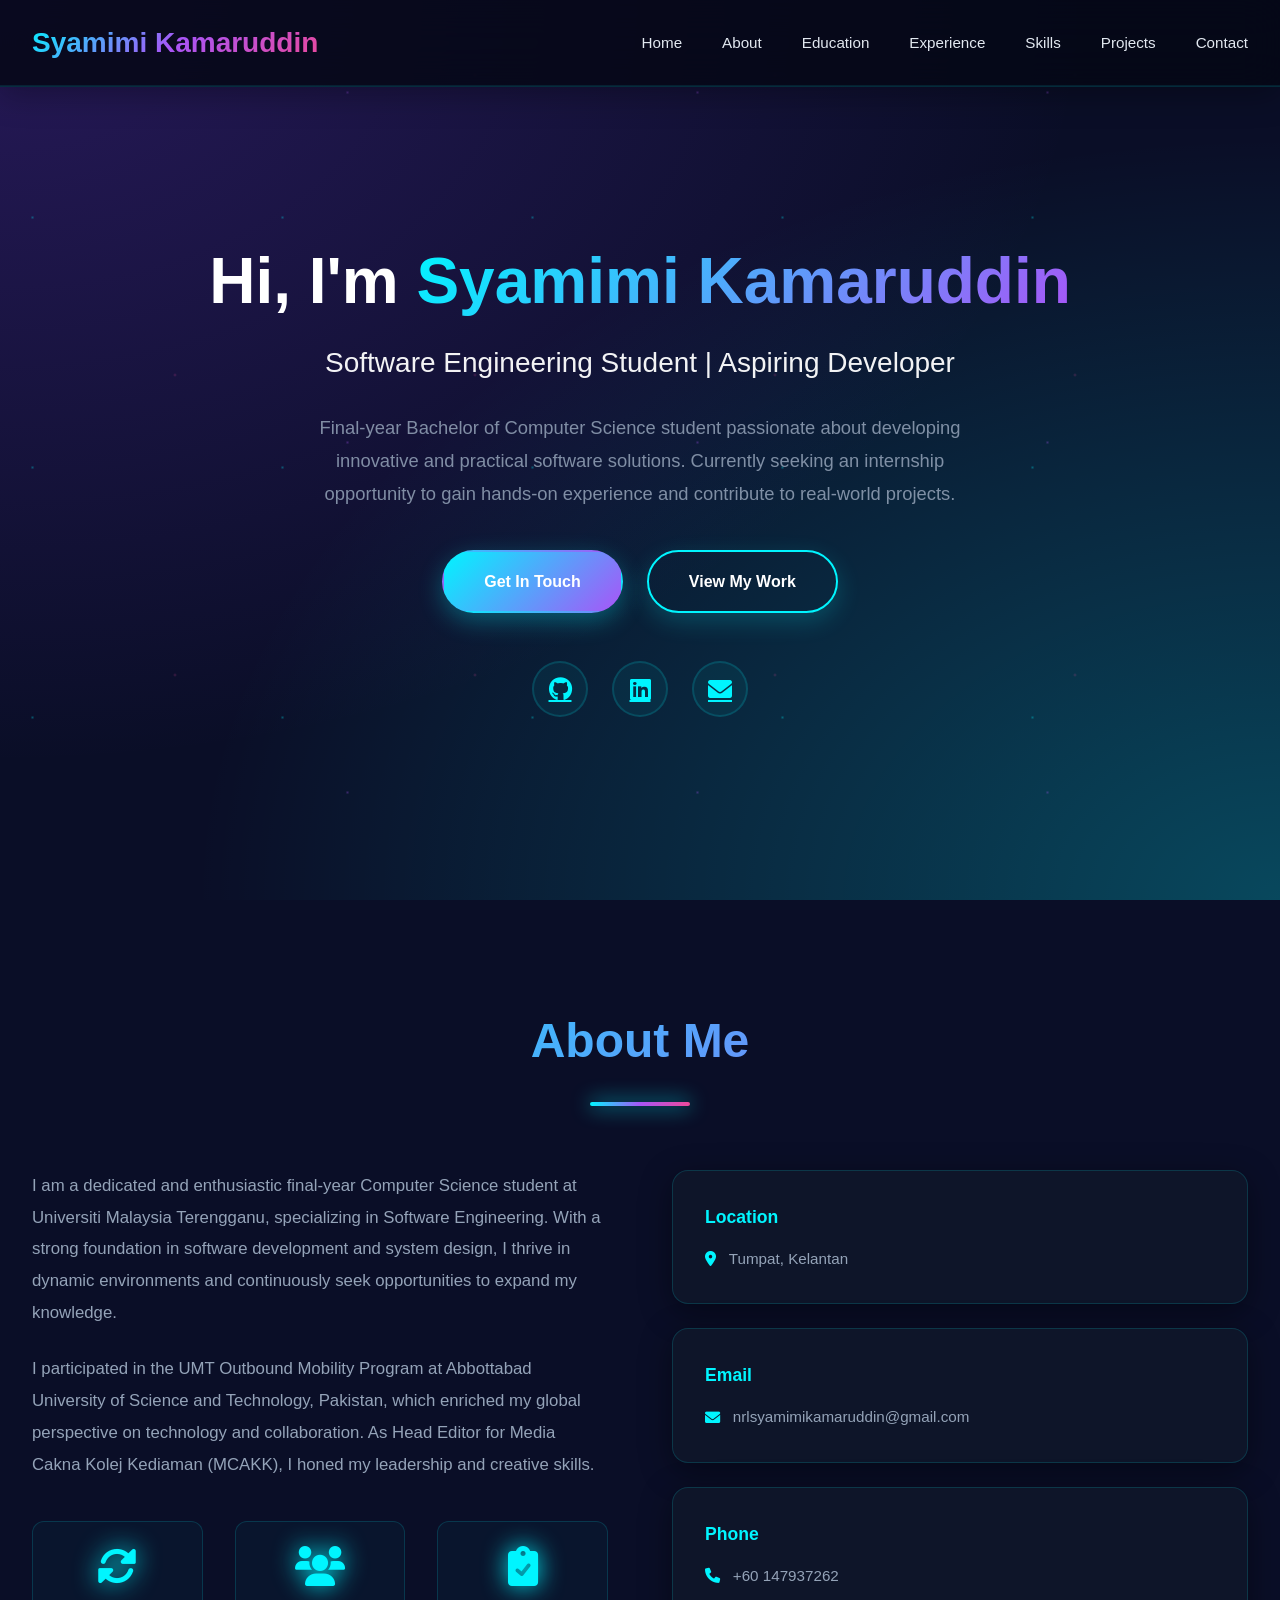
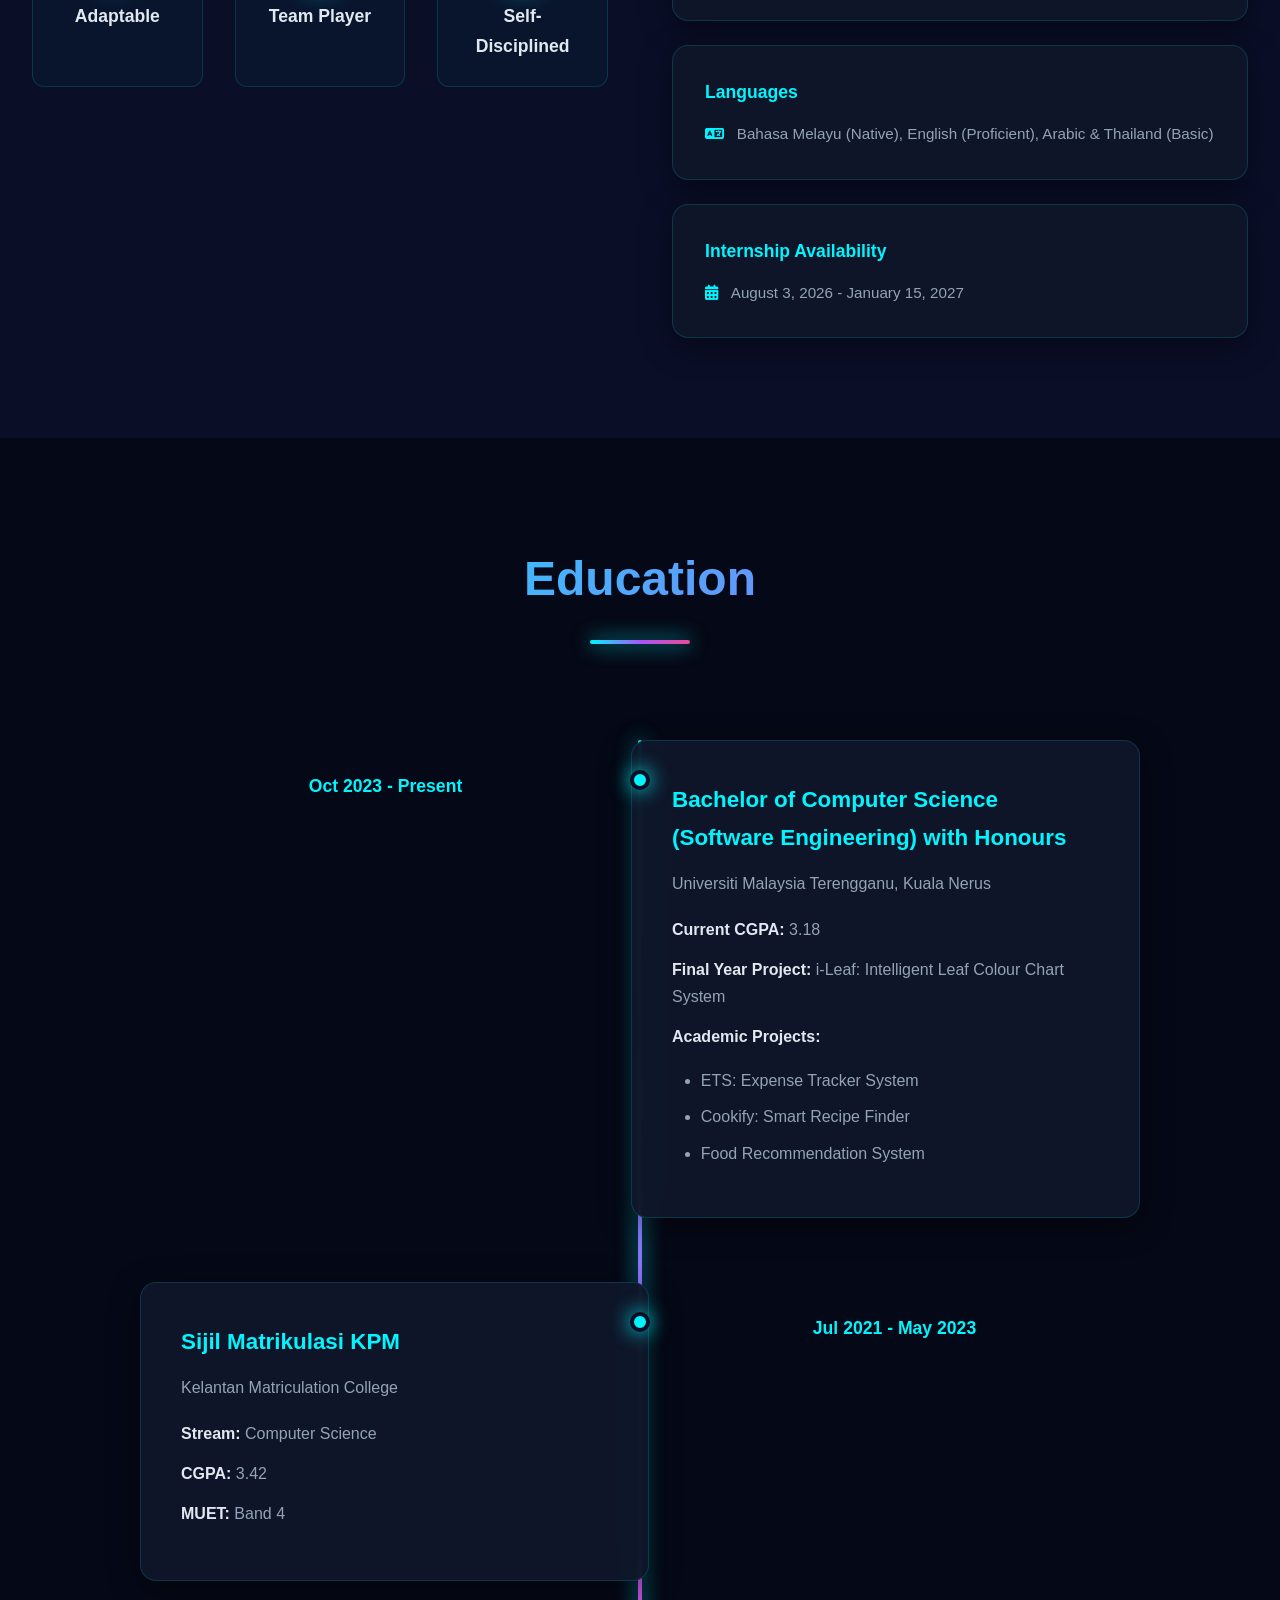
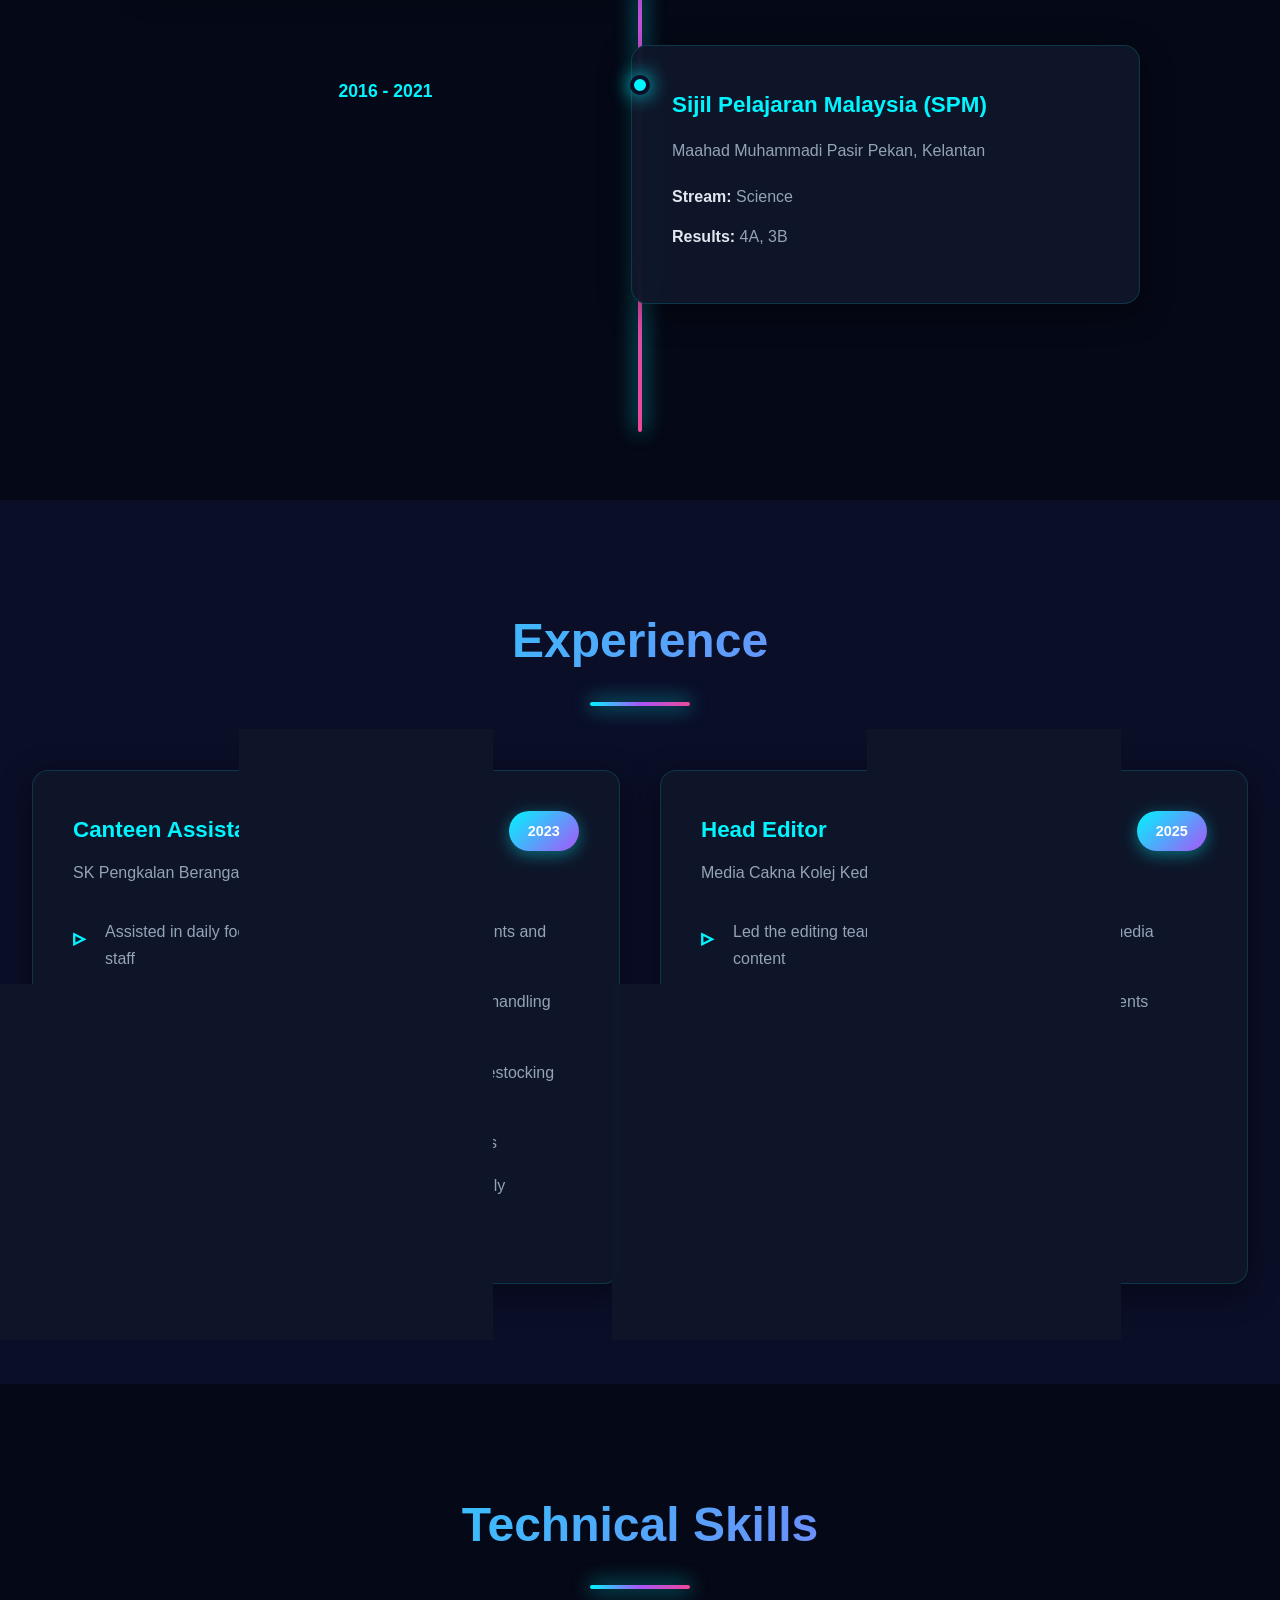
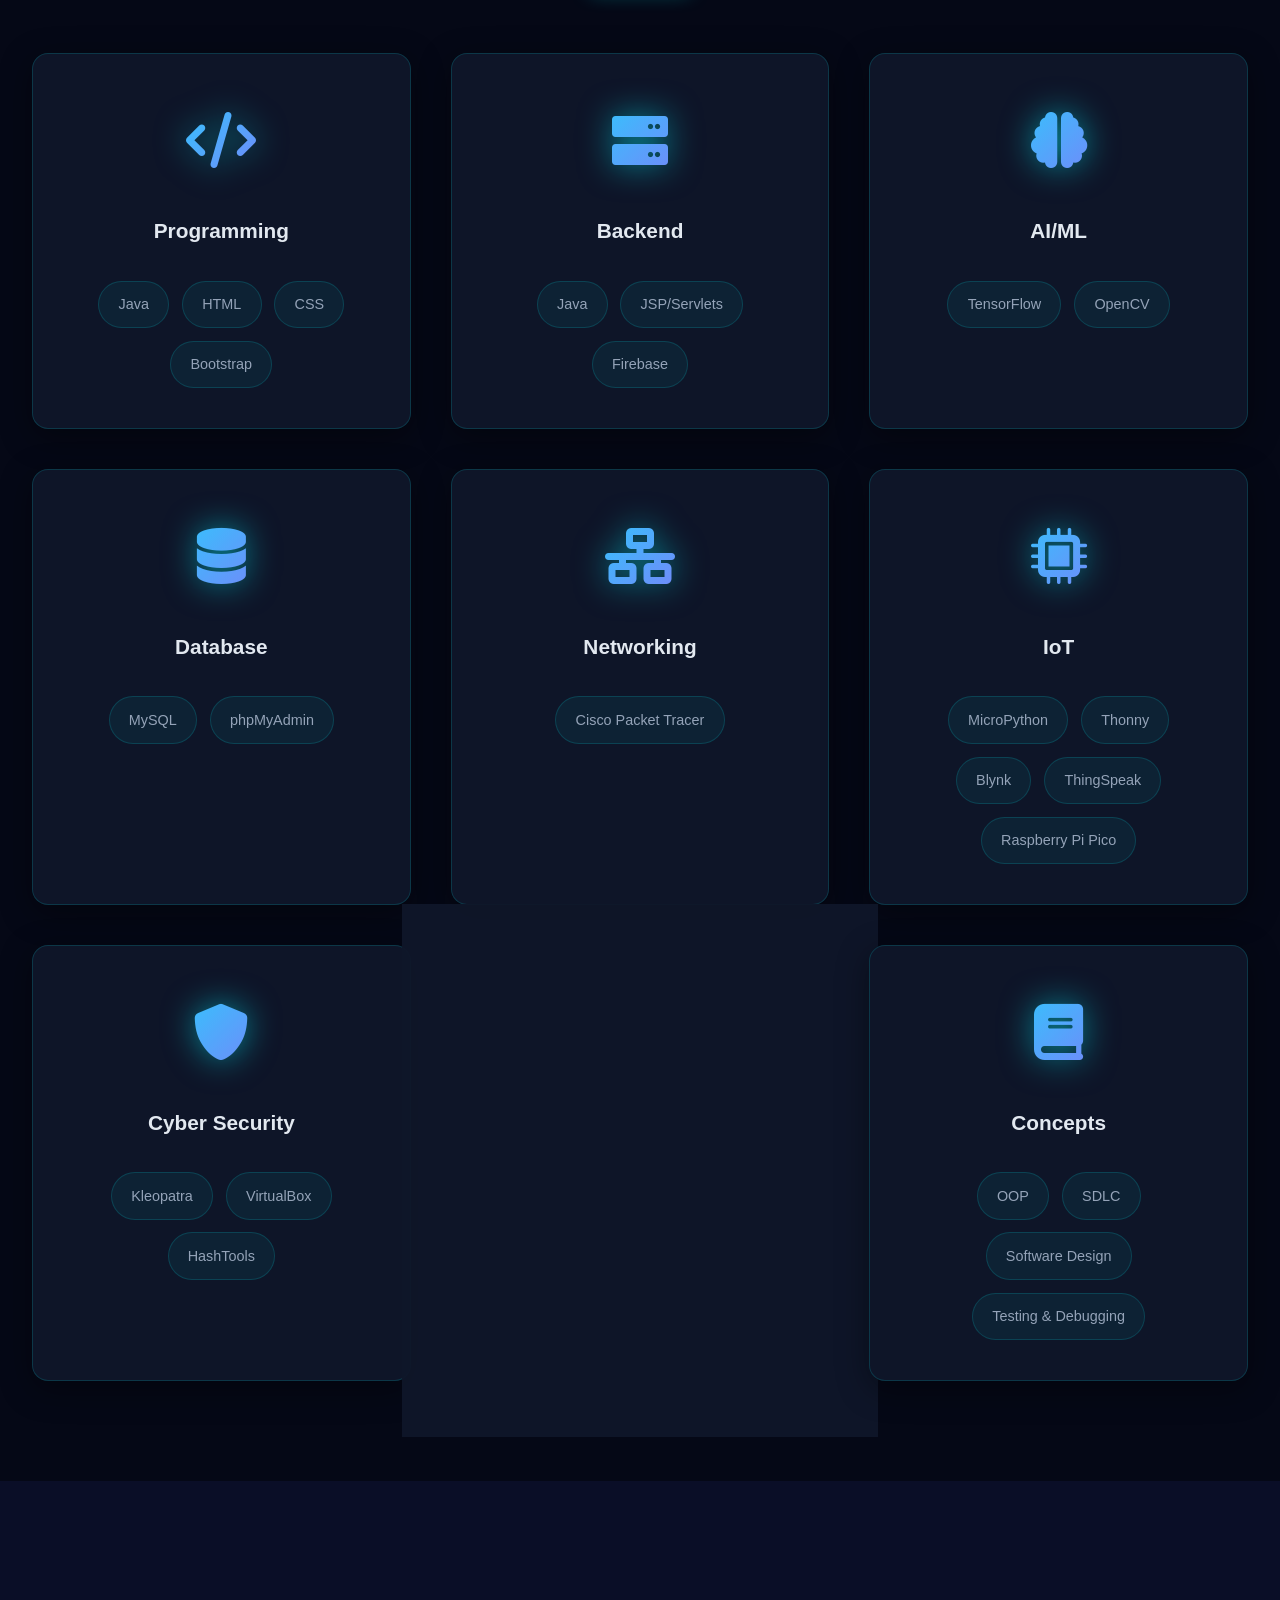
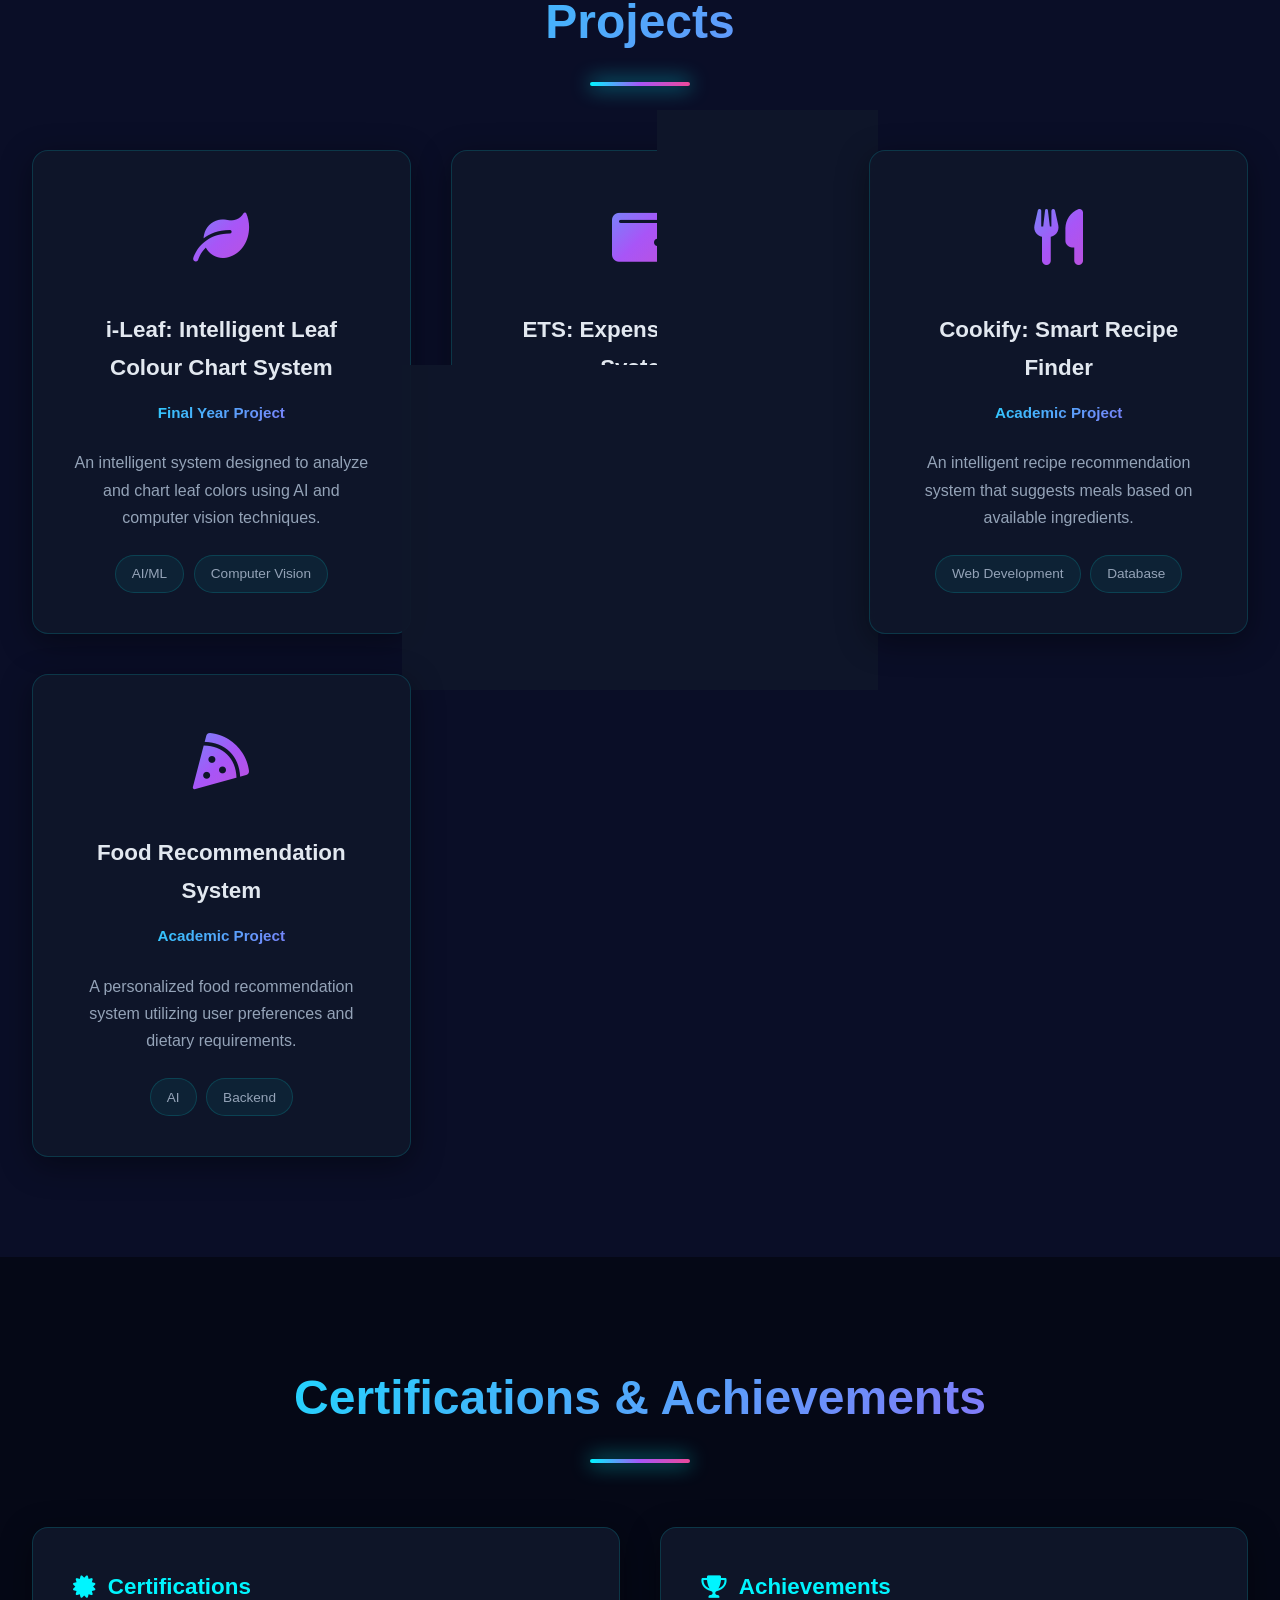
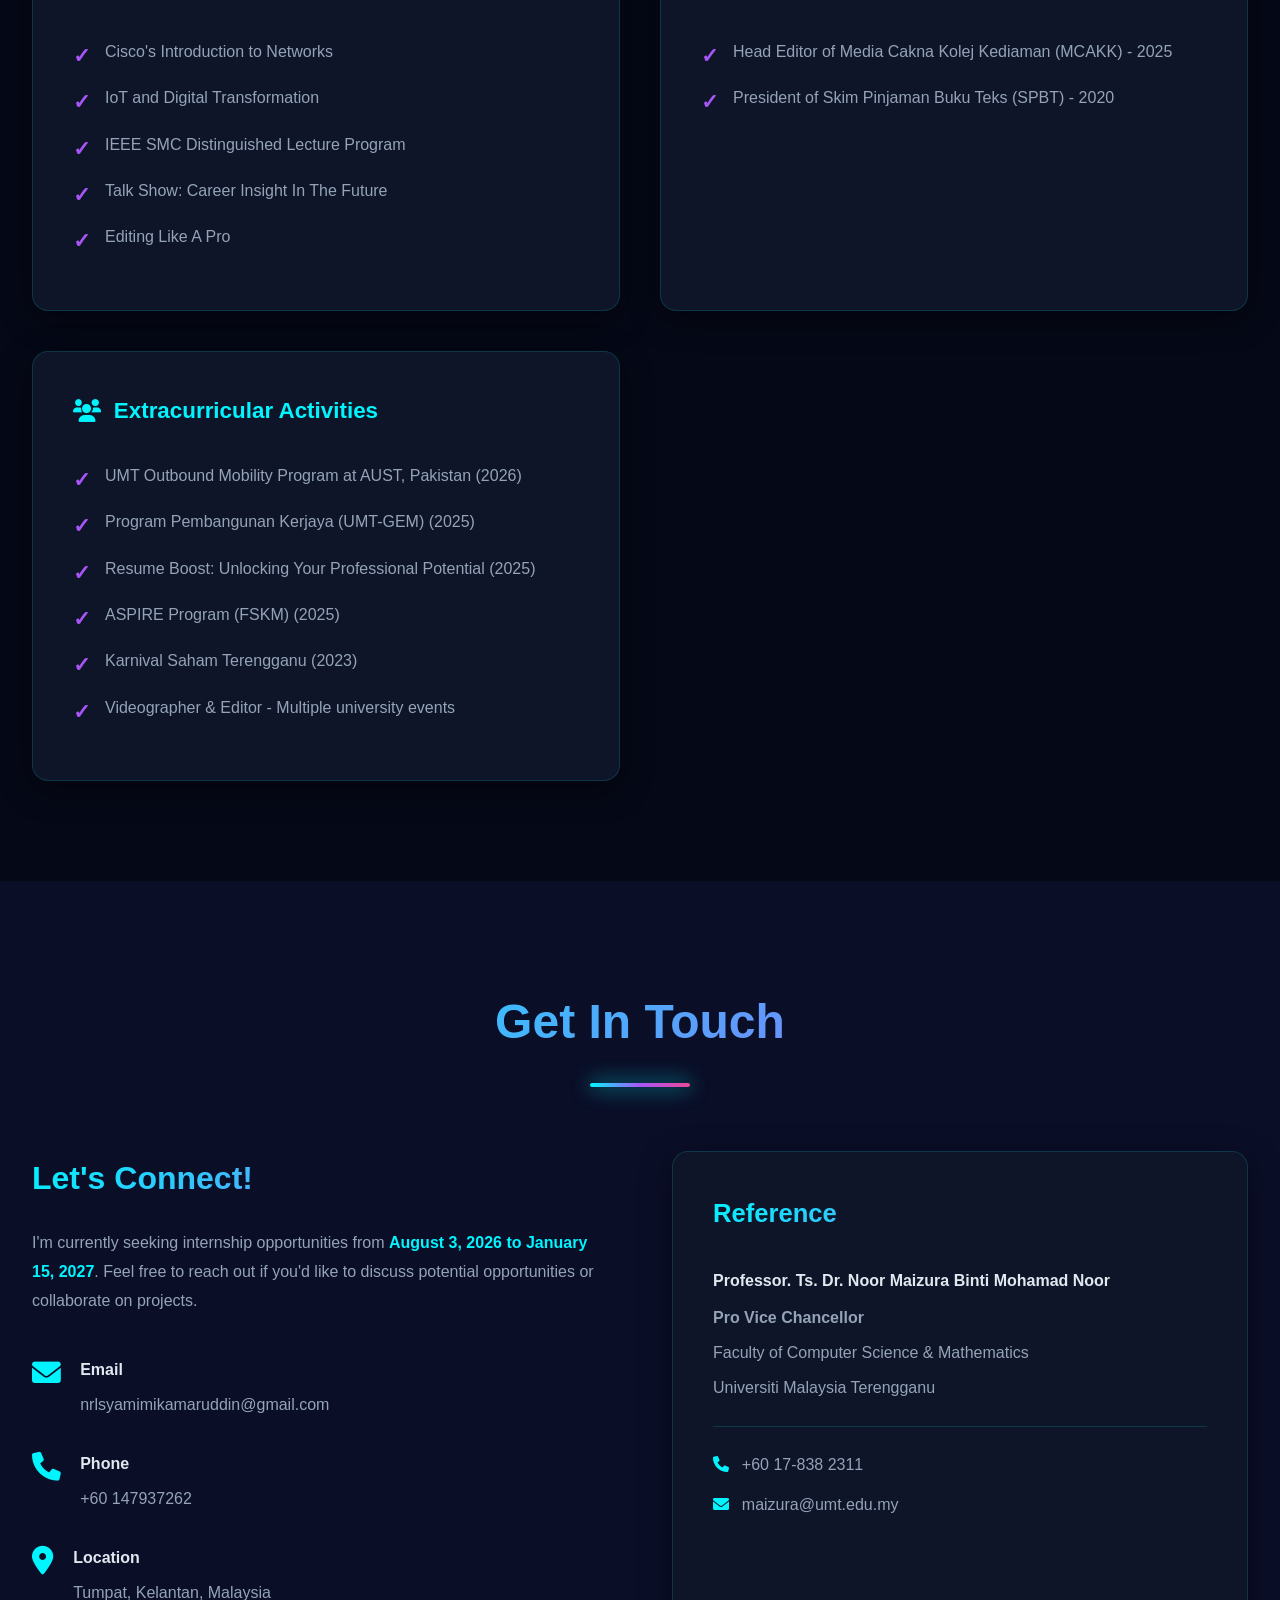
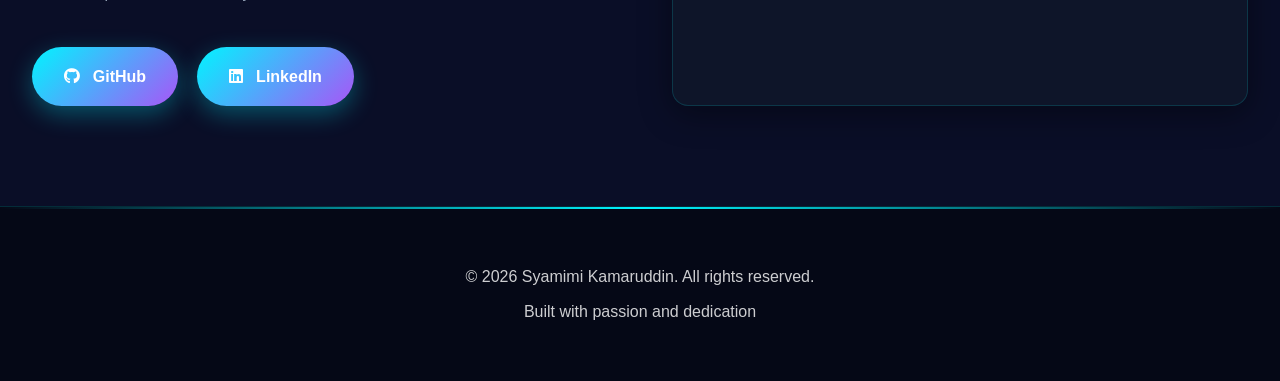
==== commit b00b7d2f: "Update LinkedIn links to direct to profile with tracking params" ====
--- a/index.html
+++ b/index.html
@@ -46,7 +46,7 @@
                 </div>
                 <div class="social-links">
                     <a href="https://github.com/Syasmurf" target="_blank"><i class="fab fa-github"></i></a>
-                    <a href="https://www.linkedin.com/in/nurul-syamimi-kamaruddin-045943390" target="_blank"><i class="fab fa-linkedin"></i></a>
+                    <a href="https://www.linkedin.com/in/nurul-syamimi-kamaruddin-045943390?utm_source=share_via&utm_content=profile&utm_medium=member_ios" target="_blank"><i class="fab fa-linkedin"></i></a>
                     <a href="mailto:nrlsyamimikamaruddin@gmail.com"><i class="fas fa-envelope"></i></a>
                 </div>
             </div>
@@ -410,7 +410,7 @@
                         <a href="https://github.com/Syasmurf" target="_blank" class="social-btn">
                             <i class="fab fa-github"></i> GitHub
                         </a>
-                        <a href="https://www.linkedin.com/in/nurul-syamimi-kamaruddin-045943390" target="_blank" class="social-btn">
+                        <a href="https://www.linkedin.com/in/nurul-syamimi-kamaruddin-045943390?utm_source=share_via&utm_content=profile&utm_medium=member_ios" target="_blank" class="social-btn">
                             <i class="fab fa-linkedin"></i> LinkedIn
                         </a>
                     </div>
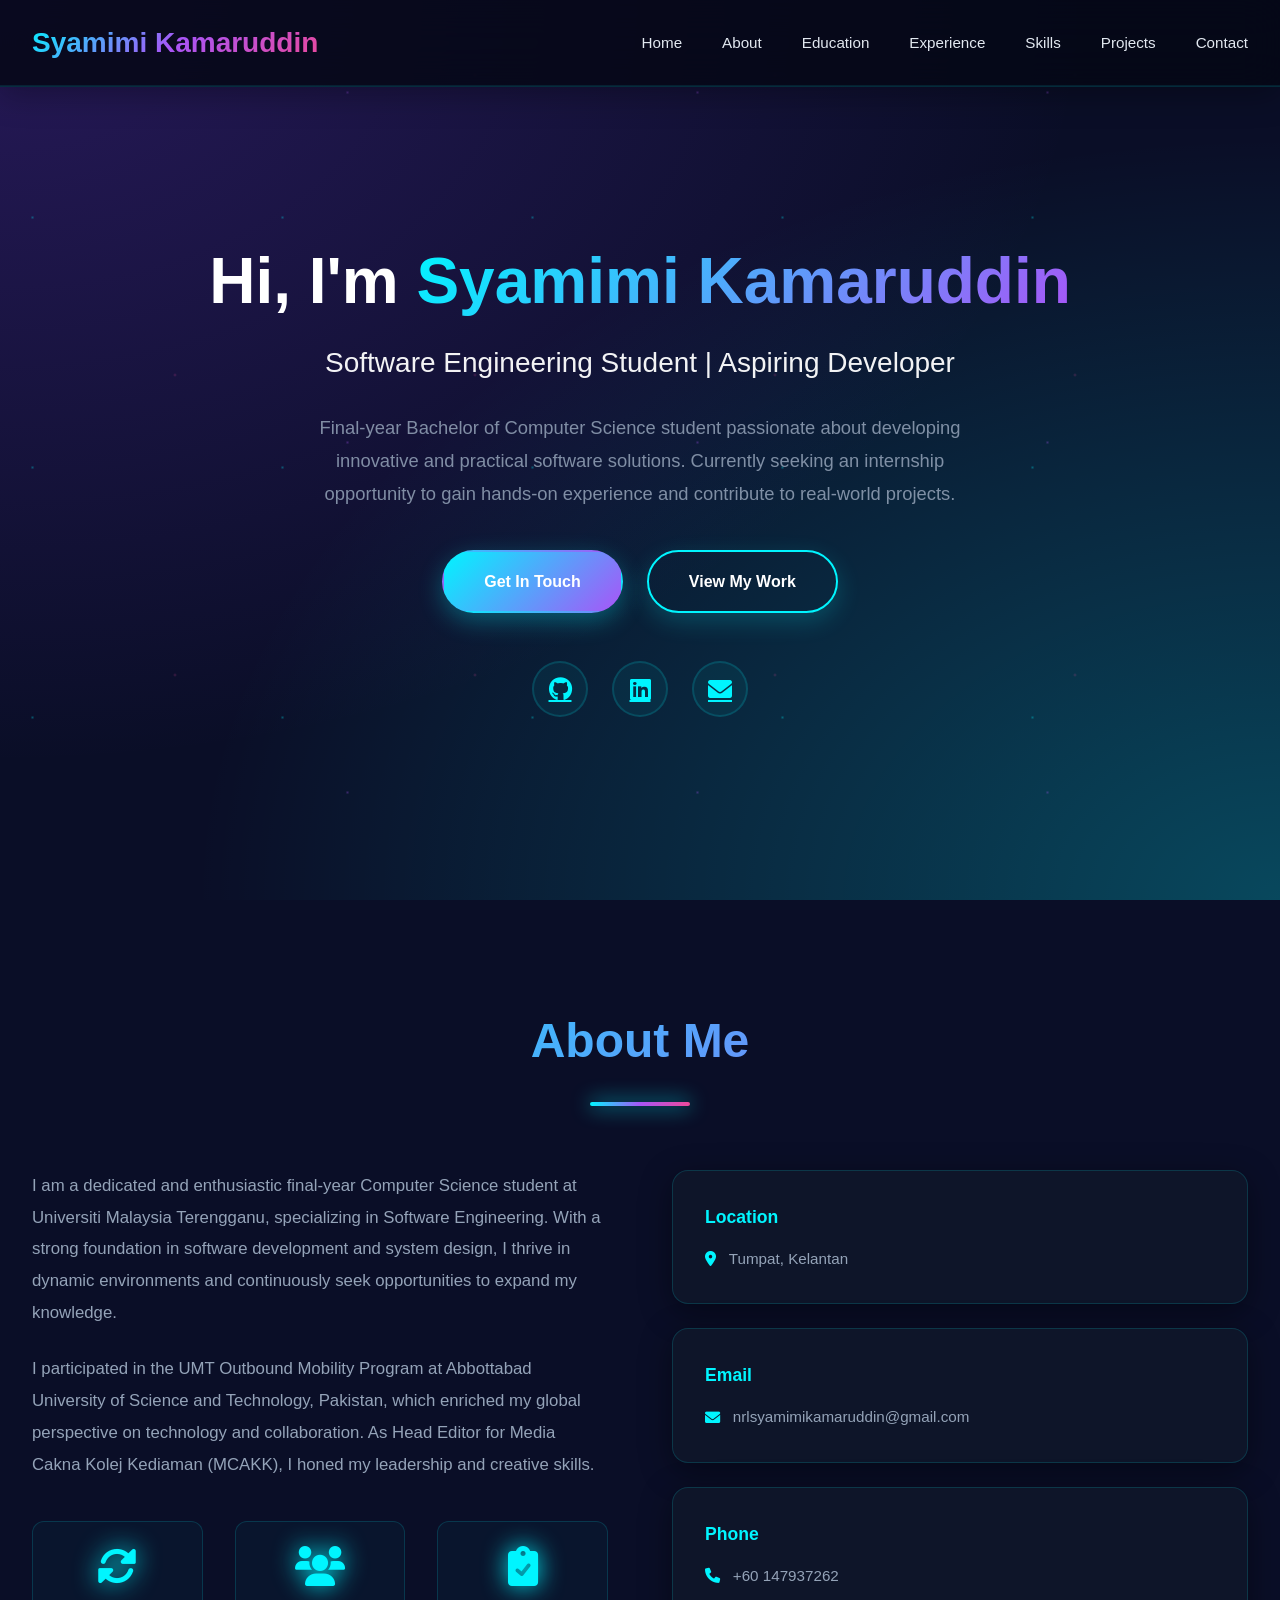
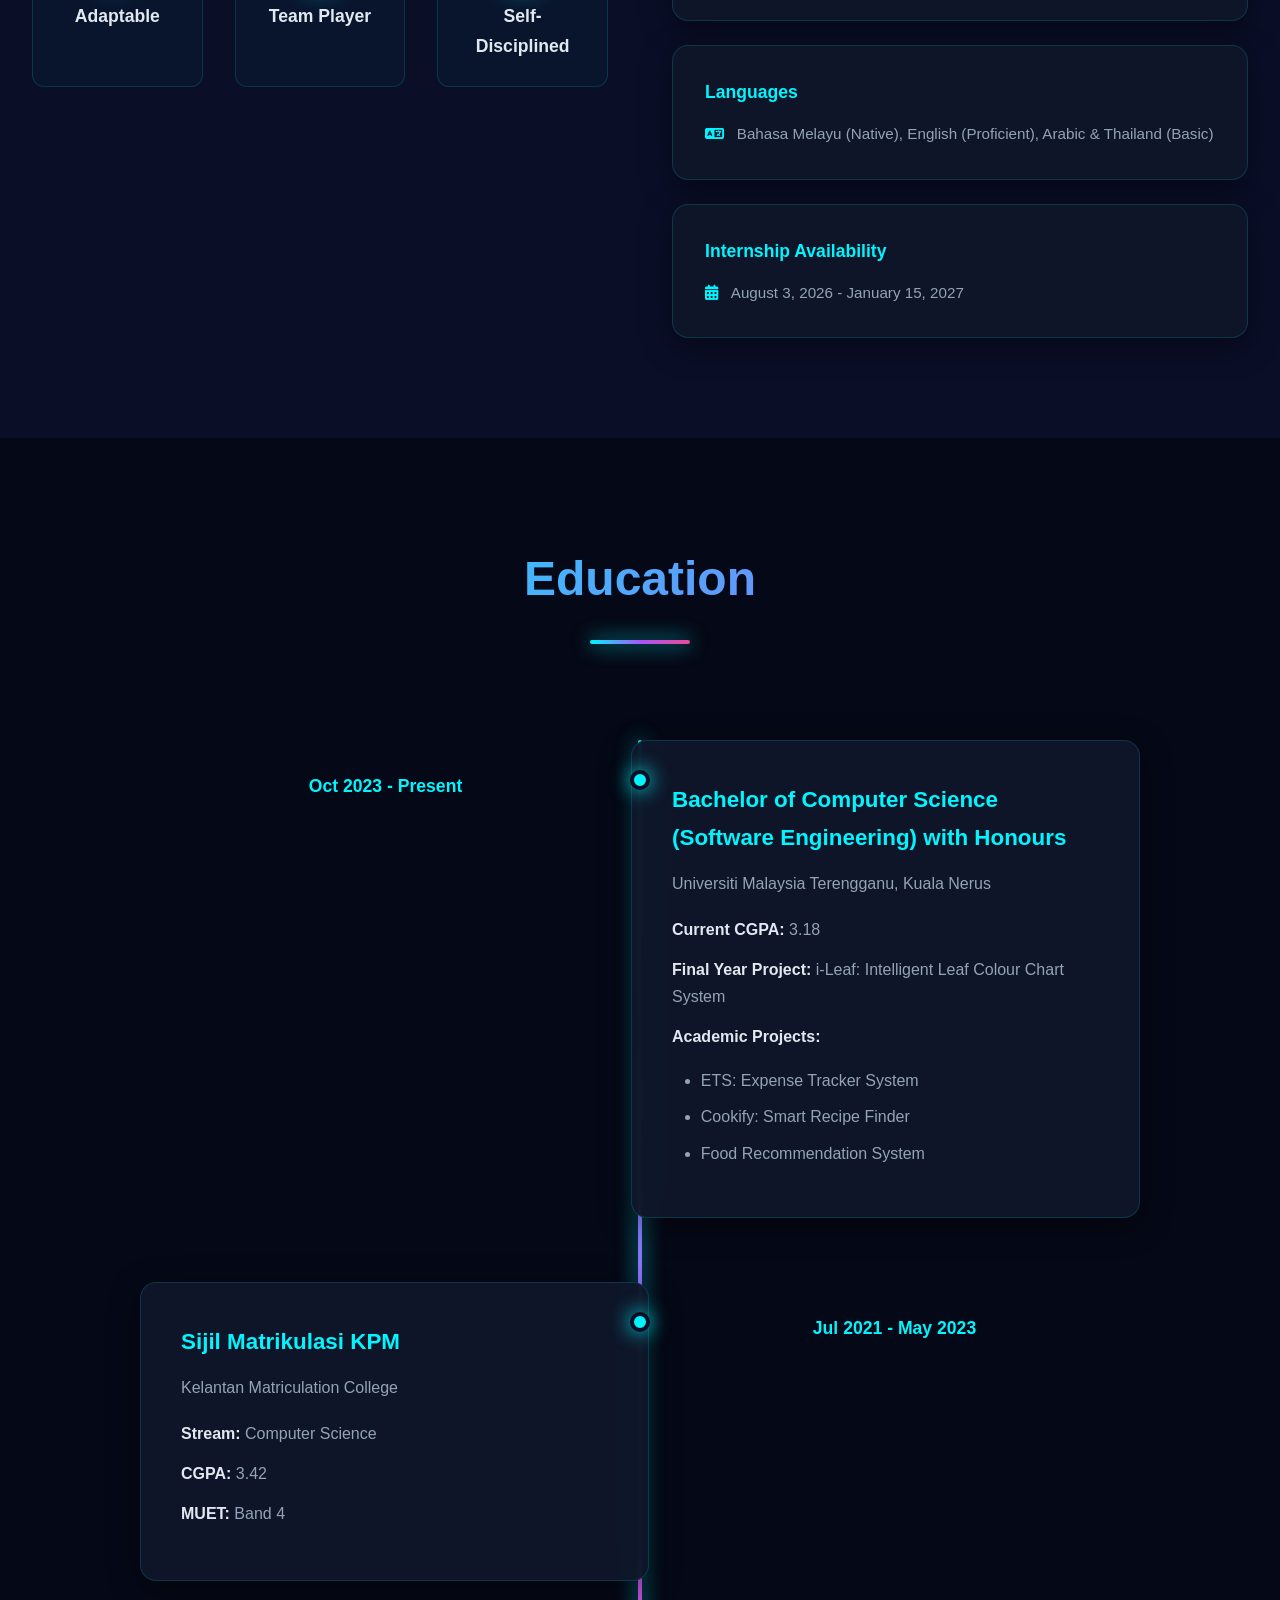
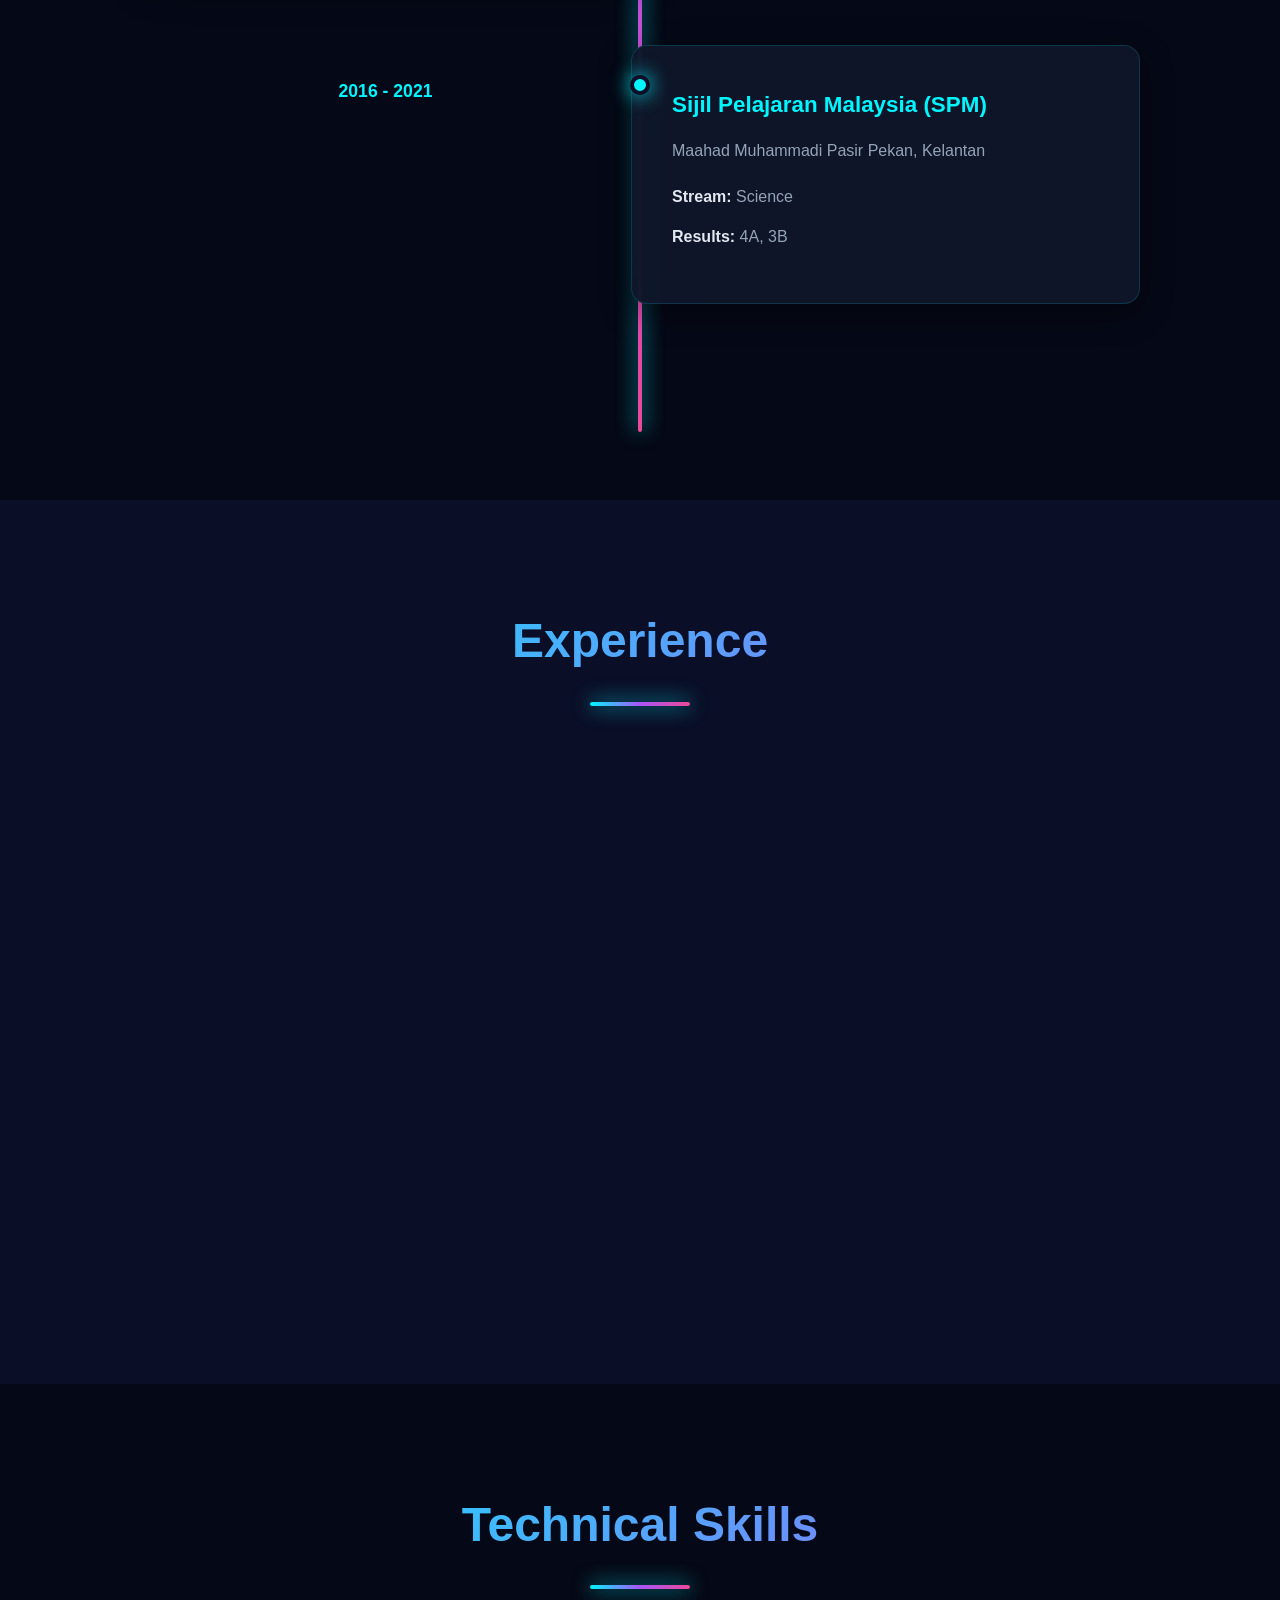
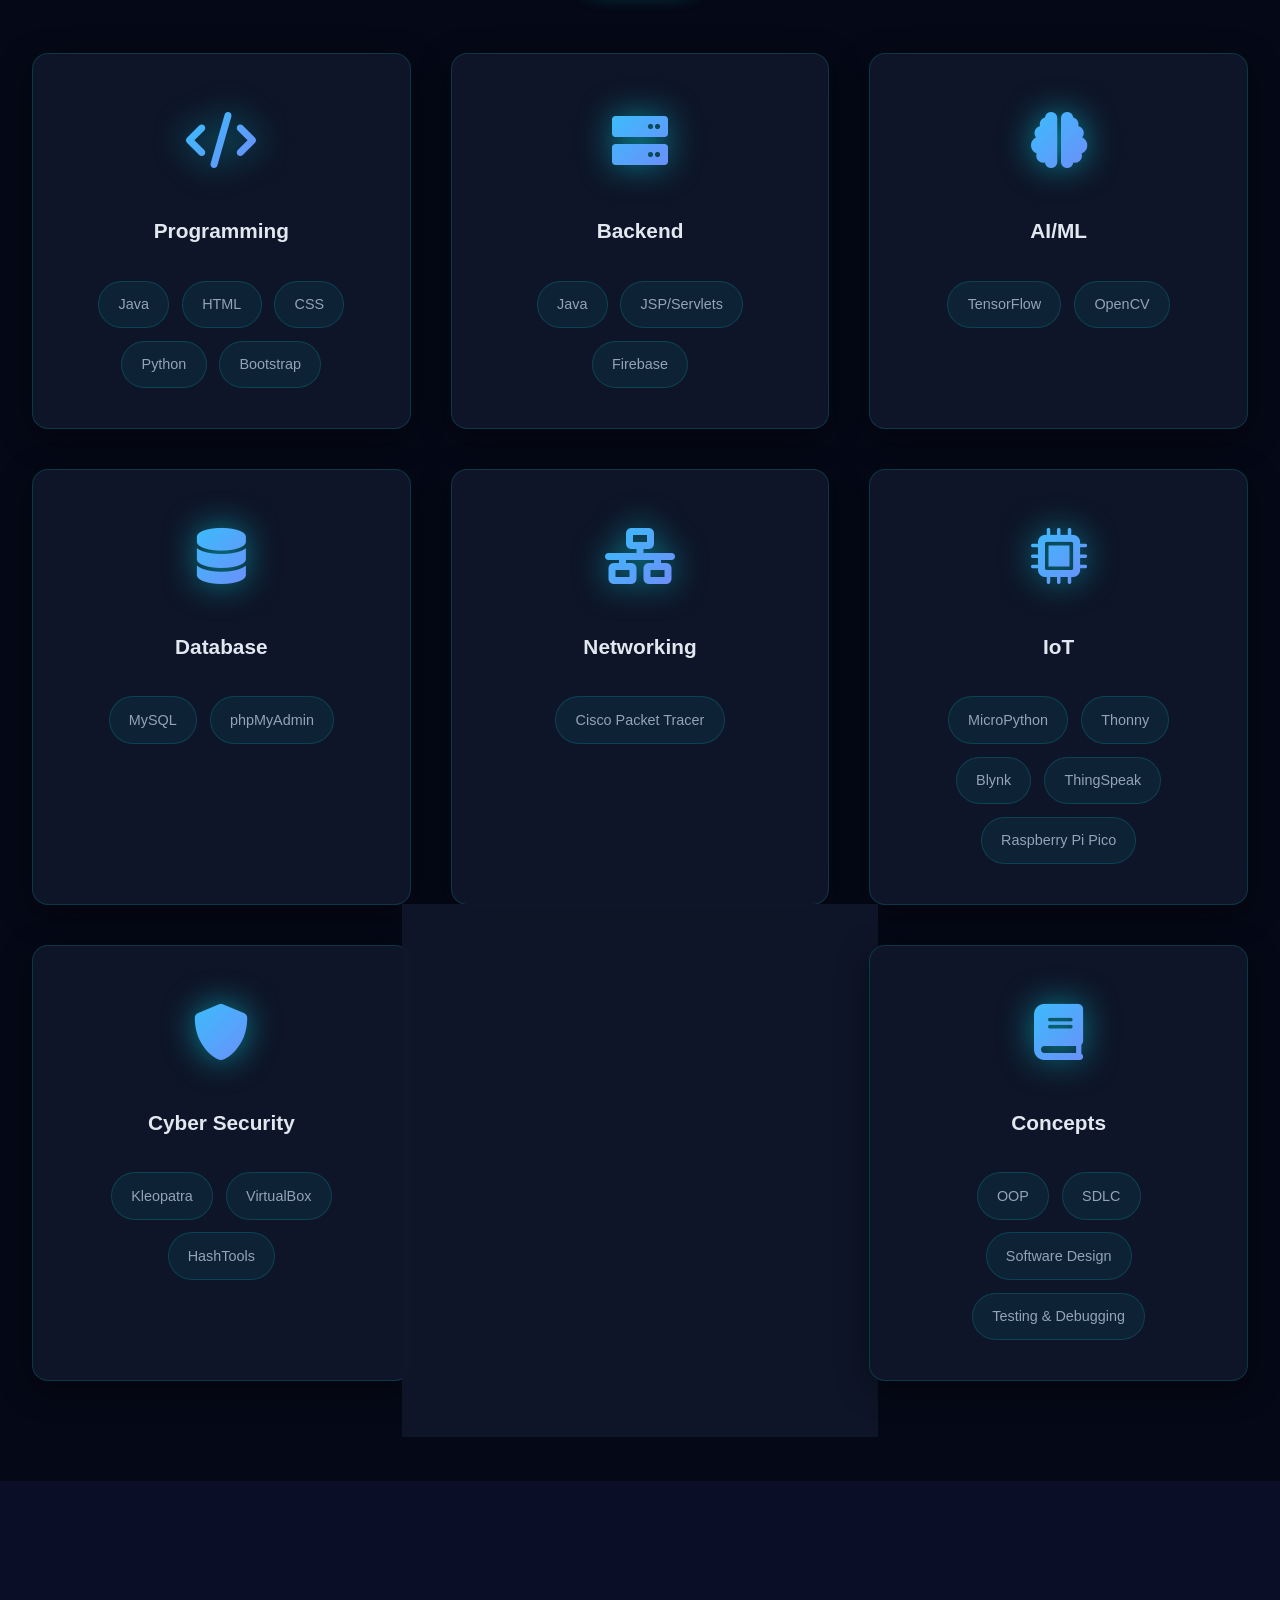
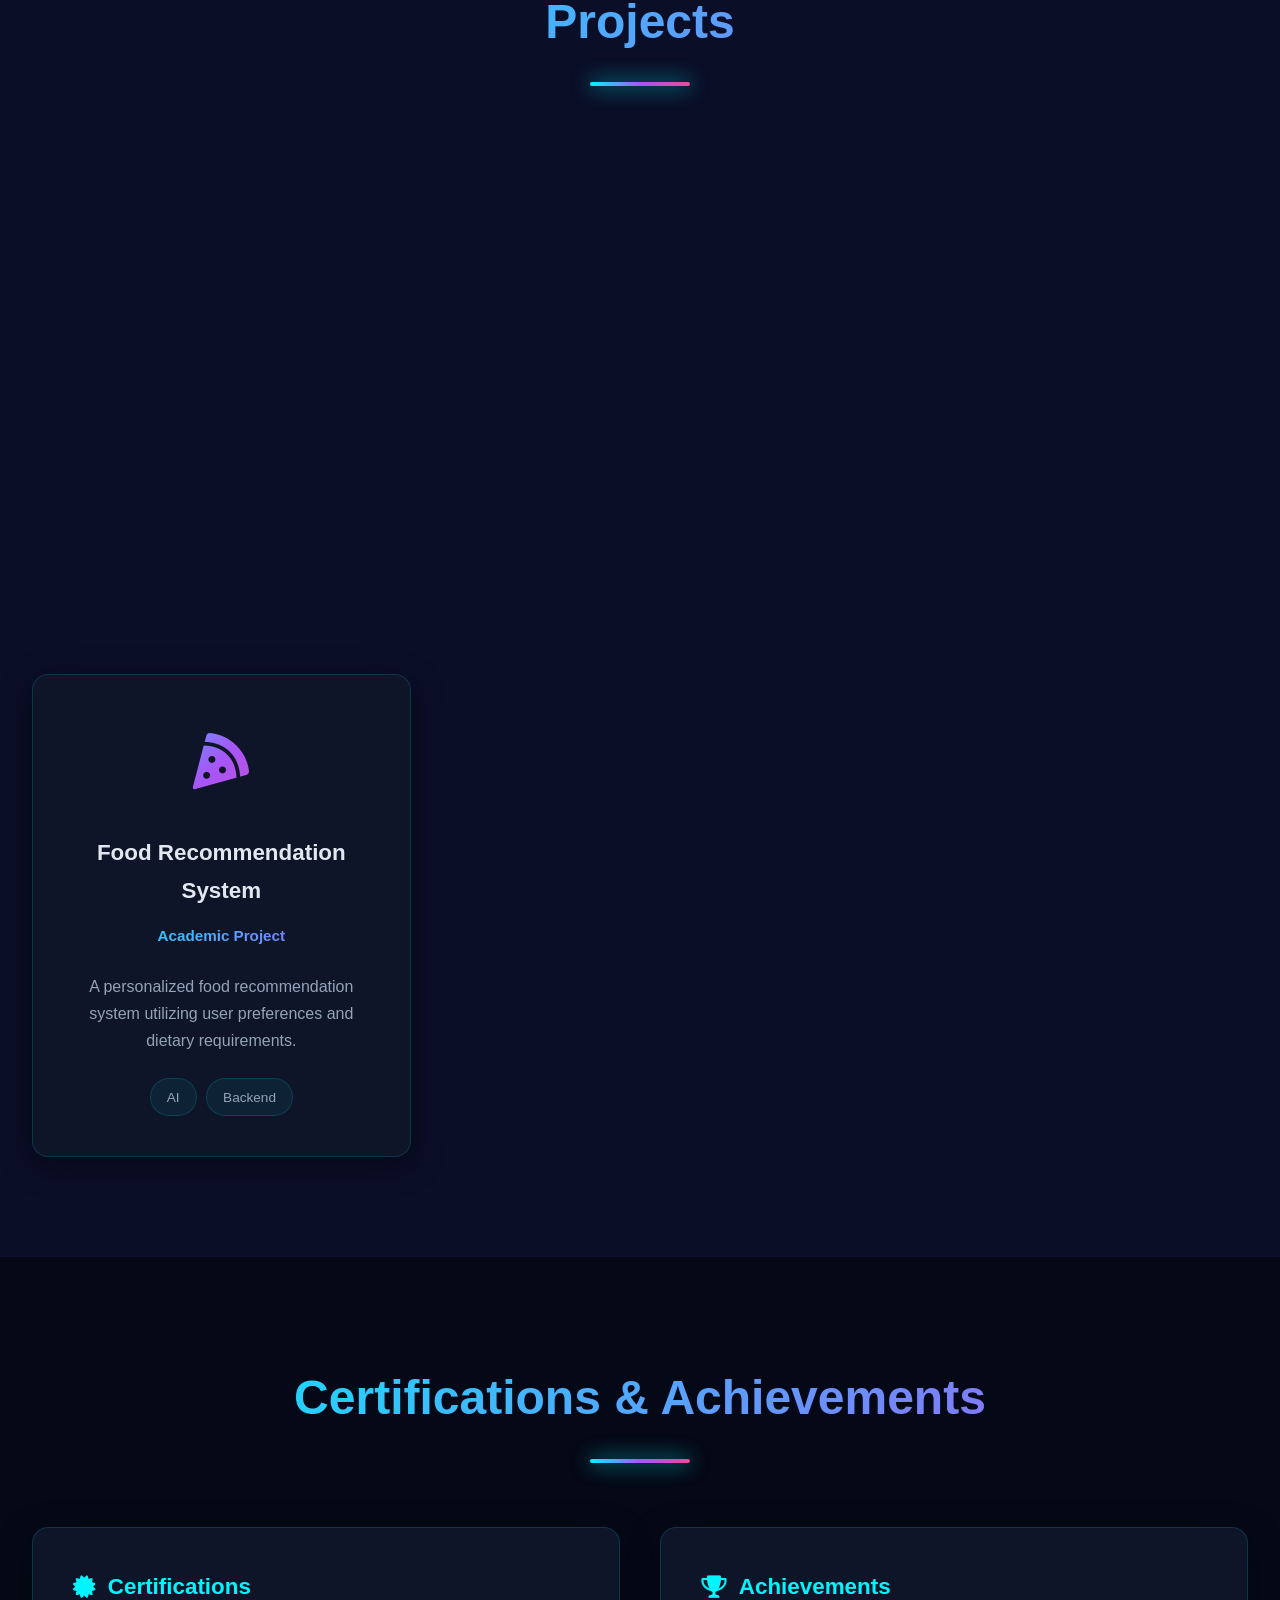
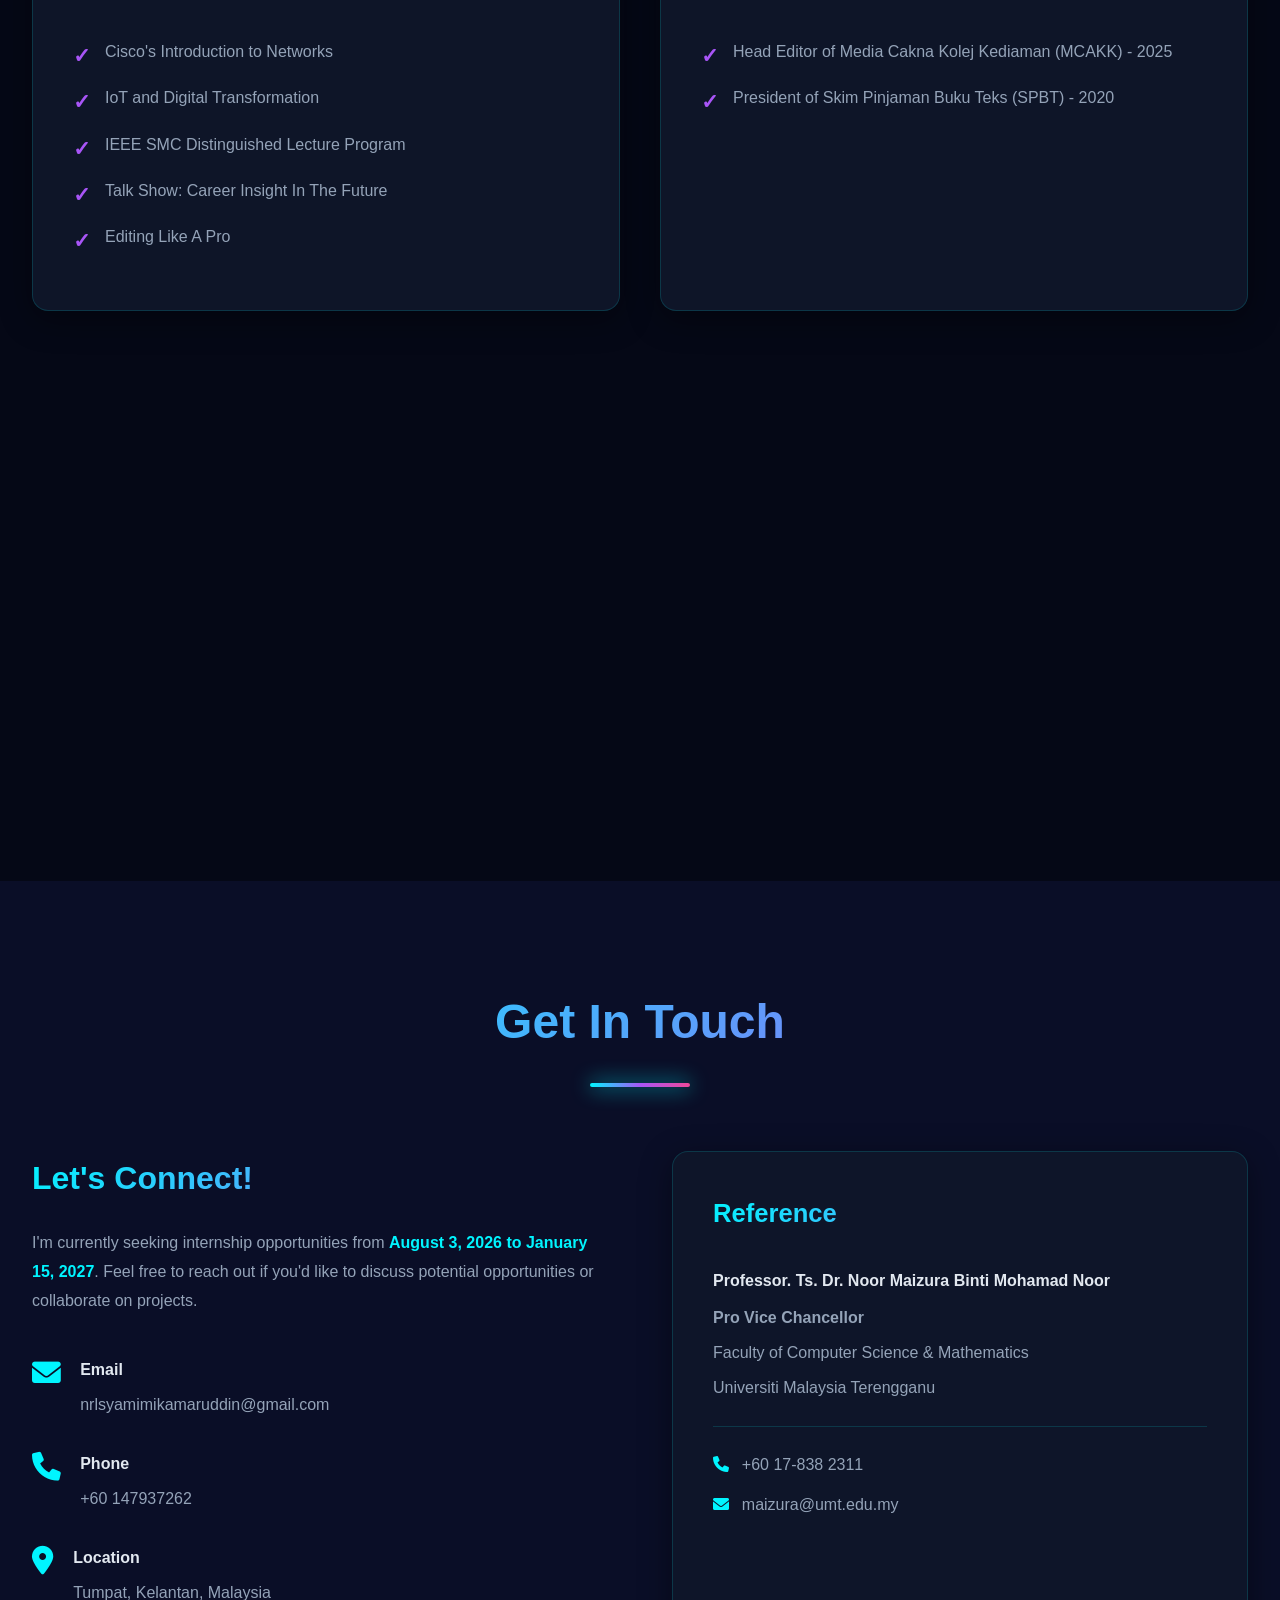
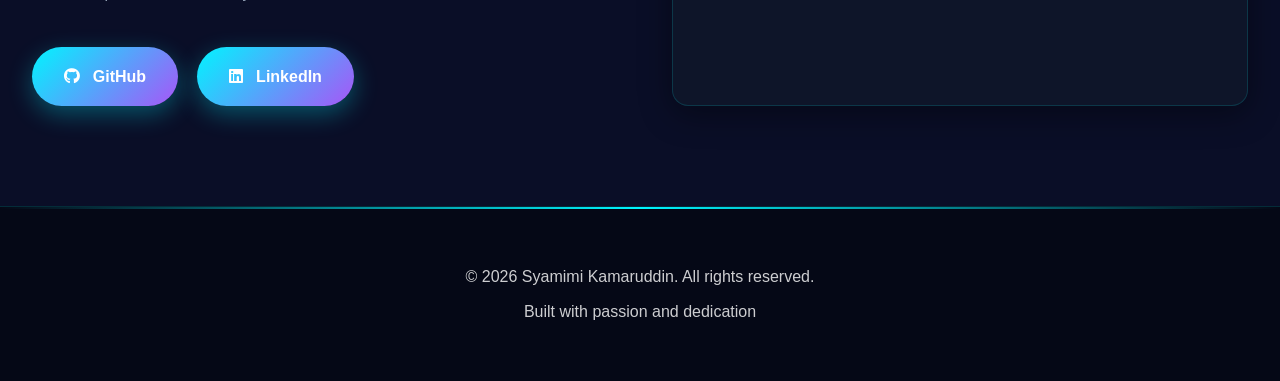
==== commit 306294d8: "Add Python to Programming skills" ====
--- a/index.html
+++ b/index.html
@@ -206,6 +206,7 @@
                         <span class="skill-tag">Java</span>
                         <span class="skill-tag">HTML</span>
                         <span class="skill-tag">CSS</span>
+                        <span class="skill-tag">Python</span>
                         <span class="skill-tag">Bootstrap</span>
                     </div>
                 </div>
